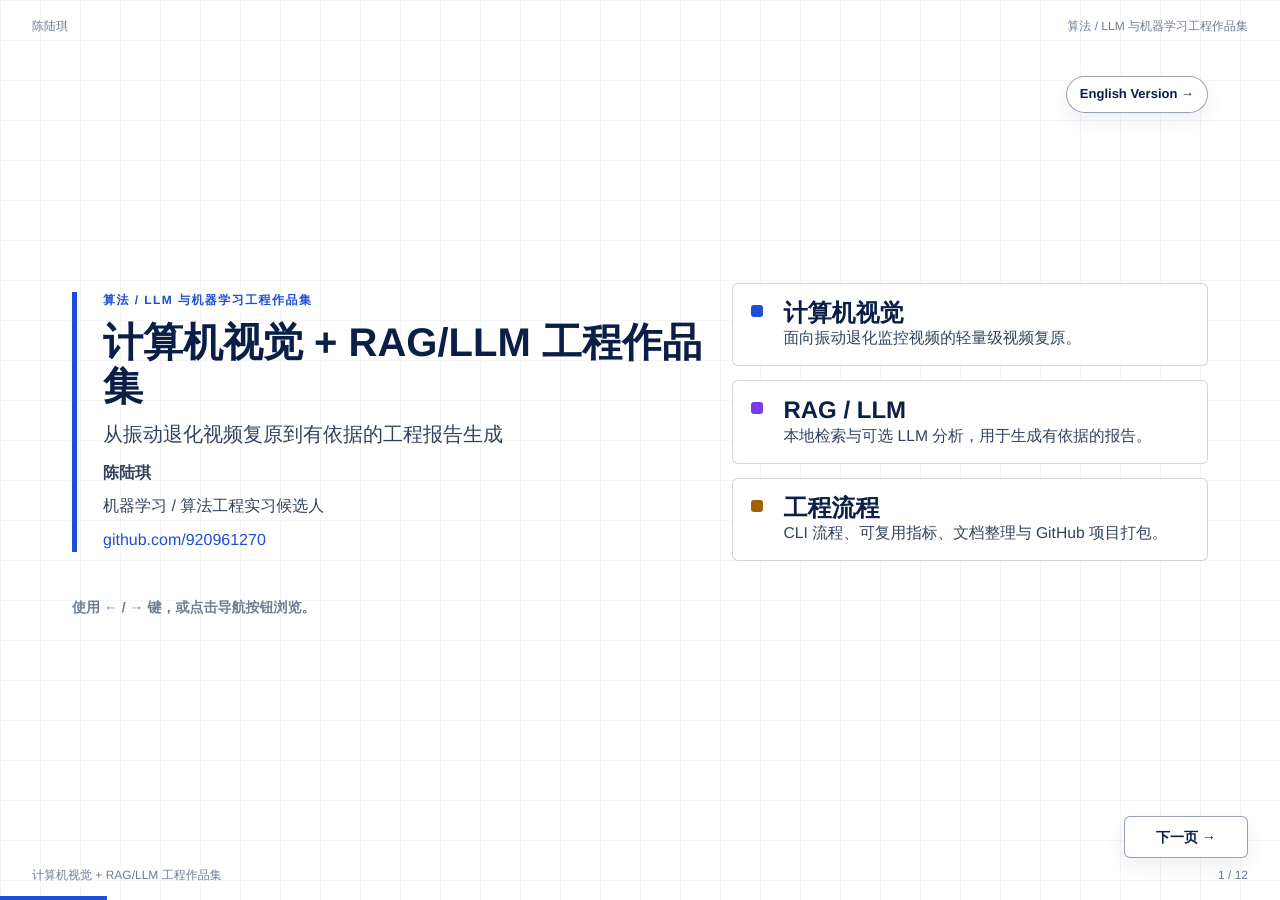
==== index.html @ 014bd2a5 "Add Chinese HTML portfolio deck" ====
<!doctype html>
<html lang="zh-CN" data-theme="engineering-whiteprint">
<head>
  <meta charset="utf-8">
  <meta name="viewport" content="width=device-width, initial-scale=1">
  <title>计算机视觉 + RAG/LLM 工程作品集 | 陈陆琪</title>
  <meta name="description" content="面向算法、LLM 与机器学习工程岗位的静态 HTML 中文作品集。">
  <link rel="stylesheet" href="assets/base.css">
  <link rel="stylesheet" href="assets/themes/engineering-whiteprint.css" id="theme-link">
  <link rel="stylesheet" href="assets/portfolio.css">
  <script src="assets/runtime.js" defer></script>
</head>
<body>
  <main class="deck" aria-label="计算机视觉与 RAG LLM 工程作品集">
    <div class="deck-header">
      <span>陈陆琪</span>
      <span>算法 / LLM 与机器学习工程作品集</span>
    </div>
    <div class="deck-footer">
      <span>计算机视觉 + RAG/LLM 工程作品集</span>
      <span class="slide-number" aria-live="polite"></span>
    </div>
    <nav class="nav-controls" aria-label="幻灯片导航">
      <button class="nav-button nav-prev" type="button" data-nav="prev" aria-label="上一页" hidden>&larr; 上一页</button>
      <button class="nav-button nav-start" type="button" data-nav="start" aria-label="回到第一页" hidden>回到开头</button>
      <button class="nav-button nav-next" type="button" data-nav="next" aria-label="下一页">下一页 &rarr;</button>
    </nav>
    <div class="progress-bar" aria-hidden="true"><span></span></div>

    <section class="slide is-active" data-title="封面">
      <a class="language-switch" href="https://920961270.github.io/portfolio/" aria-label="切换到英文版作品集">English Version &rarr;</a>
      <div class="cover-grid">
        <div class="cover-panel stack">
          <p class="kicker">算法 / LLM 与机器学习工程作品集</p>
          <h1 class="title">计算机视觉 + RAG/LLM 工程作品集</h1>
          <p class="lede">从振动退化视频复原到有依据的工程报告生成</p>
          <div class="cover-meta">
            <strong>陈陆琪</strong>
            <span>机器学习 / 算法工程实习候选人</span>
            <a class="source-link" href="https://github.com/920961270">github.com/920961270</a>
          </div>
        </div>
        <div class="signal-board">
          <div class="signal accent-cv">
            <div>
              <h3>计算机视觉</h3>
              <p class="dim">面向振动退化监控视频的轻量级视频复原。</p>
            </div>
          </div>
          <div class="signal accent-rag">
            <div>
              <h3>RAG / LLM</h3>
              <p class="dim">本地检索与可选 LLM 分析，用于生成有依据的报告。</p>
            </div>
          </div>
          <div class="signal accent-eng">
            <div>
              <h3>工程流程</h3>
              <p class="dim">CLI 流程、可复用指标、文档整理与 GitHub 项目打包。</p>
            </div>
          </div>
        </div>
        <p class="browse-hint">使用 &larr; / &rarr; 键，或点击导航按钮浏览。</p>
      </div>
      <aside class="notes">开场强调主线：作品集连接视频复原模型、可衡量评估和有依据的工程报告。</aside>
    </section>

    <section class="slide" data-title="候选人概览">
      <div class="stack">
        <p class="kicker">候选人概览</p>
        <h2 class="title">把 AI 模型输出转化为工程判断</h2>
      </div>
      <div class="grid g4">
        <div class="card snapshot-card accent-card accent-cv">
          <h3>背景</h3>
          <p>硕士研究生 &middot; 计算机视觉与智能航运方向</p>
        </div>
        <div class="card snapshot-card accent-card accent-eng">
          <h3>核心技术栈</h3>
          <p>Python &middot; PyTorch &middot; OpenCV &middot; YOLO &middot; FAISS &middot; SentenceTransformers</p>
        </div>
        <div class="card snapshot-card accent-card accent-rag">
          <h3>主要项目</h3>
          <p>VSRNet &middot; VSRNet Engineering Assistant</p>
        </div>
        <div class="card snapshot-card accent-card accent-metric">
          <h3>岗位匹配</h3>
          <p>算法工程 &middot; RAG/LLM &middot; 工业 AI</p>
        </div>
      </div>
      <p class="quote-line">我关注实用型 AI 流程：让模型输出能够服务于可衡量、可解释的工程决策。</p>
    </section>

    <section class="slide" data-title="岗位关键词映射">
      <div class="stack">
        <p class="kicker">岗位关键词映射</p>
        <h2 class="title">将岗位关键词对应到项目证据</h2>
      </div>
      <table class="mapping-table" aria-label="岗位关键词映射">
        <thead>
          <tr>
            <th>岗位关键词</th>
            <th>作品集证据</th>
          </tr>
        </thead>
        <tbody>
          <tr><td>LLM / RAG</td><td>本地 RAG + 可选 LLM 报告生成</td></tr>
          <tr><td>文档摄取</td><td>VSRNet 方法说明与评估文档整理</td></tr>
          <tr><td>向量嵌入 / 索引</td><td>SentenceTransformers + FAISS</td></tr>
          <tr><td>检索</td><td>Top-k 项目上下文检索</td></tr>
          <tr><td>计算机视觉</td><td>VSRNet 视频复原</td></tr>
          <tr><td>目标检测</td><td>YOLOv8n 下游评估</td></tr>
          <tr><td>评估</td><td>PSNR、SSIM、抖动、IoU 连续性、置信度方差</td></tr>
          <tr><td>工程流程</td><td>CLI 流程、复用模式、GitHub 项目包装</td></tr>
        </tbody>
      </table>
    </section>

    <section class="slide" data-title="项目路线">
      <div class="stack">
        <p class="kicker">项目路线</p>
        <h2 class="title">从视频复原研究到工程辅助系统</h2>
      </div>
      <div class="roadmap">
        <div class="card road-card accent-card accent-cv">
          <span class="road-num">1</span>
          <h3>VSRNet 研究</h3>
          <p class="dim">面向振动退化视频复原的轻量级模型。</p>
        </div>
        <div class="road-arrow" aria-hidden="true"></div>
        <div class="card road-card accent-card accent-metric">
          <span class="road-num">2</span>
          <h3>感知导向评估</h3>
          <p class="dim">重建质量、时序稳定性与下游检测一致性。</p>
        </div>
        <div class="road-arrow" aria-hidden="true"></div>
        <div class="card road-card accent-card accent-rag">
          <span class="road-num">3</span>
          <h3>VSRNet 工程助手</h3>
          <p class="dim">CV 指标 + RAG 检索 + 经过校验的可选 LLM 报告。</p>
        </div>
      </div>
      <p class="callout">这条路线从轻量级视频复原模型出发，逐步扩展到结合 CV 指标、RAG 检索和可验证报告生成的工程辅助流程。</p>
    </section>

    <section class="slide" data-title="VSRNet 问题">
      <div class="stack">
        <p class="kicker">VSRNet 问题</p>
        <h2 class="title">为什么关注振动退化视频复原？</h2>
      </div>
      <div class="problem-layout">
        <div class="card accent-card accent-cv stack">
          <h3>问题</h3>
          <p class="lede">振动会在监控视频中造成模糊、局部形变和帧间不稳定。</p>
        </div>
        <div class="card accent-card accent-metric stack">
          <h3>挑战</h3>
          <p class="lede">画面更清晰并不够。工业视觉系统还需要时序稳定性和可靠的下游感知结果。</p>
        </div>
      </div>
      <div class="card card-outline stack">
        <h3>我的关注点：从三个视角评估复原效果</h3>
        <div class="focus-list">
          <div class="focus-item" style="--item-color: var(--accent)">重建保真度</div>
          <div class="focus-item" style="--item-color: var(--metric)">运动稳定性</div>
          <div class="focus-item" style="--item-color: var(--accent-3)">下游检测一致性</div>
        </div>
      </div>
    </section>

    <section class="slide" data-title="VSRNet 方法">
      <div class="stack">
        <p class="kicker">VSRNet 方法</p>
        <h2 class="title">轻量级时空视频复原流程</h2>
      </div>
      <div class="pipeline">
        <div class="stage" style="--stage-color: var(--accent)">
          <span class="stage-icon">5F</span>
          <h3>5 帧输入窗口</h3>
        </div>
        <div class="stage" style="--stage-color: var(--accent)">
          <span class="stage-icon">3D</span>
          <h3>3D 时空特征提取</h3>
        </div>
        <div class="stage" style="--stage-color: var(--good)">
          <span class="stage-icon">AVG</span>
          <h3>时间均值融合</h3>
        </div>
        <div class="stage" style="--stage-color: var(--metric)">
          <span class="stage-icon">RES</span>
          <h3>残差细化</h3>
        </div>
        <div class="stage" style="--stage-color: var(--accent-3)">
          <span class="stage-icon">OUT</span>
          <h3>复原中心帧</h3>
        </div>
      </div>
      <div class="method-notes">
        <span class="pill">轻量级</span>
        <span class="pill">无需显式对齐</span>
        <span class="pill">不依赖光流</span>
        <span class="pill">不使用可变形对齐</span>
        <span class="pill">面向振动退化场景设计</span>
      </div>
    </section>

    <section class="slide" data-title="VSRNet 视觉结果">
      <div class="stack">
        <p class="kicker">VSRNet 视觉结果</p>
        <h2 class="title">低、中、高振动强度对比</h2>
      </div>
      <div class="stepped-gif-layout" aria-label="低到高振动强度视觉对比">
        <div class="progression-line" aria-hidden="true">低 &rarr; 中 &rarr; 高</div>
        <figure class="card gif-card step-card step-low accent-card accent-cv">
          <span class="gif-badge">低振动</span>
          <button class="gif-frame gif-zoom-trigger" type="button" data-left-label="振动" data-right-label="复原" data-zoom-src="gifs/low_compare.gif" data-zoom-title="低振动：振动输入经 VSRNet 复原" aria-label="放大查看低振动对比">
            <img src="gifs/low_compare.gif" alt="低振动对比">
            <span class="model-arrow">VSRNet &rarr;</span>
            <span class="zoom-hint">点击放大</span>
          </button>
          <figcaption>低振动对比</figcaption>
        </figure>
        <figure class="card gif-card step-card step-mid accent-card accent-metric">
          <span class="gif-badge">中振动</span>
          <button class="gif-frame gif-zoom-trigger" type="button" data-left-label="振动" data-right-label="复原" data-zoom-src="gifs/mid_compare.gif" data-zoom-title="中振动：振动输入经 VSRNet 复原" aria-label="放大查看中振动对比">
            <img src="gifs/mid_compare.gif" alt="中振动对比">
            <span class="model-arrow">VSRNet &rarr;</span>
            <span class="zoom-hint">点击放大</span>
          </button>
          <figcaption>中振动对比</figcaption>
        </figure>
        <figure class="card gif-card step-card step-high accent-card accent-rag">
          <span class="gif-badge">高振动</span>
          <button class="gif-frame gif-zoom-trigger" type="button" data-left-label="振动" data-right-label="复原" data-zoom-src="gifs/high_compare.gif" data-zoom-title="高振动：振动输入经 VSRNet 复原" aria-label="放大查看高振动对比">
            <img src="gifs/high_compare.gif" alt="高振动对比">
            <span class="model-arrow">VSRNet &rarr;</span>
            <span class="zoom-hint">点击放大</span>
          </button>
          <figcaption>高振动对比</figcaption>
        </figure>
      </div>
    </section>

    <section class="slide" data-title="VSRNet 定量结果">
      <div class="stack">
        <p class="kicker">VSRNet 定量结果</p>
        <h2 class="title">评估不仅关注图像清晰度</h2>
      </div>
      <div class="metric-grid">
        <div class="card metric-card accent-card accent-metric">
          <span class="metric-label">低振动 PSNR / SSIM</span>
          <strong class="metric-value">18.897 / 0.6839</strong>
          <span class="metric-sub">重建保真度</span>
        </div>
        <div class="card metric-card accent-card accent-metric">
          <span class="metric-label">中振动 PSNR / SSIM</span>
          <strong class="metric-value">19.039 / 0.6810</strong>
          <span class="metric-sub">重建保真度</span>
        </div>
        <div class="card metric-card accent-card accent-metric">
          <span class="metric-label">高振动 PSNR / SSIM</span>
          <strong class="metric-value">18.971 / 0.6554</strong>
          <span class="metric-sub">重建保真度</span>
        </div>
        <div class="card metric-card accent-card accent-rag">
          <span class="metric-label">高振动检测结果</span>
          <strong class="metric-value">0.9052 &rarr; 0.9465</strong>
          <span class="metric-sub">IoU 连续性提升</span>
        </div>
        <div class="card metric-card accent-card accent-rag">
          <span class="metric-label">置信度方差</span>
          <strong class="metric-value">0.005598</strong>
          <span class="metric-sub">检测一致性指标</span>
        </div>
        <div class="card metric-card accent-card accent-cv">
          <span class="metric-label">运动稳定性</span>
          <strong class="metric-value">41.407 / 98.301</strong>
          <span class="metric-sub">抖动 / 二阶平滑度</span>
        </div>
      </div>
      <p class="callout">评估把复原质量、运动稳定性和下游感知一致性连接在一起。</p>
    </section>

    <section class="slide" data-title="工程助手系统概览">
      <div class="stack">
        <p class="kicker">VSRNet 工程助手</p>
        <h2 class="title">系统概览：从视频到有依据的报告</h2>
      </div>
      <div class="pipeline long">
        <div class="stage" style="--stage-color: var(--accent)">
          <span class="stage-icon">IN</span>
          <h3>输入视频</h3>
        </div>
        <div class="stage" style="--stage-color: var(--accent)">
          <span class="stage-icon">VSR</span>
          <h3>VSRNet 复原</h3>
        </div>
        <div class="stage" style="--stage-color: var(--good)">
          <span class="stage-icon">YOLO</span>
          <h3>YOLO 检测 / 跟踪</h3>
        </div>
        <div class="stage" style="--stage-color: var(--metric)">
          <span class="stage-icon">M</span>
          <h3>指标计算</h3>
        </div>
        <div class="stage" style="--stage-color: var(--accent-3)">
          <span class="stage-icon">RAG</span>
          <h3>本地 RAG 检索</h3>
        </div>
        <div class="stage" style="--stage-color: #a16207">
          <span class="stage-icon">RULE</span>
          <h3>规则分析</h3>
        </div>
        <div class="stage" style="--stage-color: var(--accent-3)">
          <span class="stage-icon">MD</span>
          <h3>可选 LLM + Markdown 报告</h3>
        </div>
      </div>
      <p class="callout">工程助手把 CV 模型输出转化为有依据、可复用、可解释的工程报告。</p>
    </section>

    <section class="slide" data-title="RAG + LLM 设计与工程经验">
      <div class="stack">
        <p class="kicker">RAG + LLM 设计</p>
        <h2 class="title">用保守工程控制实现有依据的报告生成</h2>
      </div>
      <div class="split">
        <div class="card accent-card accent-rag stack">
          <h3>RAG + LLM 设计</h3>
          <div class="design-list">
            <div class="design-row" style="--card-accent: var(--accent)">
              <strong>知识层</strong>
              <span class="dim">VSRNet 文档、方法笔记、评估说明</span>
            </div>
            <div class="design-row" style="--card-accent: var(--accent-3)">
              <strong>检索层</strong>
              <span class="dim">SentenceTransformers 嵌入 + FAISS 索引 + top-k 检索</span>
            </div>
            <div class="design-row" style="--card-accent: var(--metric)">
              <strong>报告层</strong>
              <span class="dim">规则化指标解释 + 可选 LLM 补充分析</span>
            </div>
          </div>
        </div>
        <div class="card accent-card accent-eng stack">
          <h3>工程经验</h3>
          <div class="lesson-list">
            <div class="lesson"><strong>路径鲁棒性</strong><span class="dim">子进程推理使用明确路径，减少运行环境差异。</span></div>
            <div class="lesson"><strong>复用模式</strong><span class="dim">跳过耗时阶段，快速重新生成报告。</span></div>
            <div class="lesson"><strong>指标可靠性</strong><span class="dim">区分数据不可用和逻辑未实现。</span></div>
            <div class="lesson"><strong>LLM 安全性</strong><span class="dim">保存原始输出，清理风险表述，校验最终文本。</span></div>
          </div>
        </div>
      </div>
      <p class="callout">规则分析是事实来源。LLM 输出只作为可选补充，并通过清理与校验减少无依据表述。</p>
    </section>

    <section class="slide" data-title="当前 Demo 指标与下一步">
      <div class="stack">
        <p class="kicker">当前 Demo 指标 + 下一步</p>
        <h2 class="title">向可靠工程流程推进</h2>
      </div>
      <div class="split">
        <div class="card accent-card accent-metric stack">
          <h3>当前 Demo 指标</h3>
          <div class="demo-metrics">
            <div class="demo-metric"><span>PSNR</span><strong>19.389 dB</strong></div>
            <div class="demo-metric"><span>SSIM</span><strong>0.699</strong></div>
            <div class="demo-metric"><span>抖动</span><strong>1.57 px</strong></div>
            <div class="demo-metric"><span>IoU 连续性</span><strong>0.92</strong></div>
            <div class="demo-metric"><span>平均置信度</span><strong>0.28</strong></div>
            <div class="demo-metric"><span>检测数量</span><strong>106 / 84 帧</strong></div>
            <div class="demo-metric"><span>推理时间</span><strong>1100.92 ms/frame</strong></div>
          </div>
          <p class="callout warning">该结果不是实时性能。当前运行时间说明后续仍需要优化。</p>
        </div>
        <div class="card accent-card accent-eng stack">
          <h3>下一步</h3>
          <div class="next-list">
            <div class="next-item" style="--card-accent: var(--accent)"><strong>Docker 化环境</strong></div>
            <div class="next-item" style="--card-accent: var(--metric)"><strong>低 / 中 / 高振动批量评估</strong></div>
            <div class="next-item" style="--card-accent: var(--accent-3)"><strong>Agent 式流程编排</strong></div>
            <div class="next-item" style="--card-accent: var(--good)"><strong>可视化 Dashboard</strong></div>
            <div class="next-item" style="--card-accent: #a16207"><strong>GitHub Pages 部署</strong></div>
          </div>
          <p class="closing">目标：把研究原型转化为可靠的工程工作流。</p>
          <p class="dim source-link">项目链接：<a href="https://github.com/920961270/VSRNet">VSRNet</a> &middot; <a href="https://github.com/920961270/VSRNet_Engineering_Assistant">VSRNet Engineering Assistant</a></p>
        </div>
      </div>
    </section>

    <section class="slide closing-slide" data-title="结尾总结">
      <div class="stack closing-head">
        <p class="kicker">感谢查看</p>
        <h2 class="title">结尾总结</h2>
      </div>
      <div class="grid g4 closing-card-grid">
        <div class="card snapshot-card accent-card accent-cv">
          <h3>计算机视觉基础</h3>
          <p>视频复原、目标检测、时序稳定性评估。</p>
        </div>
        <div class="card snapshot-card accent-card accent-rag">
          <h3>RAG / LLM 工程意识</h3>
          <p>本地检索、有依据报告生成、LLM 输出校验。</p>
        </div>
        <div class="card snapshot-card accent-card accent-eng">
          <h3>工程思维</h3>
          <p>CLI 流程、阶段复用、问题调试、可复现项目包装。</p>
        </div>
        <div class="card snapshot-card accent-card accent-metric">
          <h3>工业 AI 方向</h3>
          <p>连接模型输出与可衡量的工程决策。</p>
        </div>
      </div>
      <p class="closing final-goal">目标：构建可靠的 AI 系统，把研究模型、工程指标和实际决策连接起来。</p>
      <div class="closing-links" aria-label="项目链接">
        <a href="https://github.com/920961270">GitHub</a>
        <a href="https://github.com/920961270/VSRNet">VSRNet</a>
        <a href="https://github.com/920961270/VSRNet_Engineering_Assistant">VSRNet Engineering Assistant</a>
      </div>
    </section>
  </main>
  <div class="media-lightbox" aria-hidden="true" role="dialog" aria-modal="true" aria-label="放大查看 GIF">
    <div class="media-lightbox-panel">
      <div class="media-lightbox-header">
        <strong class="media-lightbox-title">对比查看</strong>
        <button class="media-lightbox-close" type="button" aria-label="关闭放大图片">关闭</button>
      </div>
      <img class="media-lightbox-img" src="" alt="">
    </div>
  </div>
</body>
</html>
---- assets/base.css ----
/* html-ppt-skill compatible base: static .deck + .slide authoring style */
:root {
  --bg: #ffffff;
  --bg-soft: #f7f9fc;
  --surface: #ffffff;
  --surface-2: #f1f5f9;
  --border: rgba(15, 23, 42, 0.14);
  --border-strong: rgba(15, 23, 42, 0.34);
  --text-1: #0f172a;
  --text-2: #334155;
  --text-3: #64748b;
  --accent: #1d4ed8;
  --accent-2: #0f766e;
  --accent-3: #7c3aed;
  --metric: #d97706;
  --engineering: #facc15;
  --good: #0f766e;
  --warn: #d97706;
  --bad: #dc2626;
  --radius: 8px;
  --radius-sm: 6px;
  --shadow: 0 10px 26px rgba(15, 23, 42, 0.08);
  --font-sans: Inter, Aptos, "Segoe UI", "Microsoft YaHei", "PingFang SC", Arial, sans-serif;
  --font-mono: "JetBrains Mono", "Cascadia Mono", Consolas, monospace;
}

*,
*::before,
*::after {
  box-sizing: border-box;
}

html,
body {
  margin: 0;
  min-width: 100%;
  min-height: 100%;
  background: var(--bg);
  color: var(--text-1);
  font-family: var(--font-sans);
  line-height: 1.45;
  letter-spacing: 0;
  -webkit-font-smoothing: antialiased;
  text-rendering: geometricPrecision;
}

body {
  overflow: hidden;
}

a {
  color: var(--accent);
  text-decoration: none;
}

a:hover {
  text-decoration: underline;
}

img,
svg,
video {
  display: block;
  max-width: 100%;
}

code,
kbd,
pre,
samp,
.mono {
  font-family: var(--font-mono);
}

.deck {
  position: relative;
  width: 100vw;
  height: 100vh;
  overflow: hidden;
  background:
    linear-gradient(rgba(29, 78, 216, 0.035) 1px, transparent 1px),
    linear-gradient(90deg, rgba(29, 78, 216, 0.035) 1px, transparent 1px),
    var(--bg);
  background-size: 40px 40px;
}

.slide {
  position: absolute;
  inset: 0;
  display: flex;
  flex-direction: column;
  justify-content: center;
  gap: 24px;
  padding: 58px 72px;
  overflow: hidden;
  opacity: 0;
  pointer-events: none;
  transform: translateX(28px);
  transition: opacity 220ms ease, transform 220ms ease;
}

.slide.is-active {
  opacity: 1;
  pointer-events: auto;
  transform: translateX(0);
  z-index: 2;
}

.slide.is-prev {
  transform: translateX(-28px);
}

.deck-header,
.deck-footer {
  position: fixed;
  left: 32px;
  right: 32px;
  z-index: 20;
  display: flex;
  align-items: center;
  justify-content: space-between;
  color: var(--text-3);
  font-size: 12px;
  letter-spacing: 0;
  pointer-events: none;
}

.deck-header {
  top: 18px;
}

.deck-footer {
  bottom: 16px;
}

.slide-number::before {
  content: attr(data-current);
}

.slide-number::after {
  content: " / " attr(data-total);
}

.progress-bar {
  position: fixed;
  left: 0;
  right: 0;
  bottom: 0;
  z-index: 30;
  height: 4px;
  background: transparent;
}

.progress-bar > span {
  display: block;
  width: 0;
  height: 100%;
  background: var(--accent);
  transition: width 180ms ease;
}

.nav-controls {
  position: fixed;
  left: 32px;
  right: 32px;
  bottom: 42px;
  z-index: 35;
  display: flex;
  gap: 12px;
  justify-content: space-between;
  pointer-events: none;
}

.nav-button {
  pointer-events: auto;
  min-width: 124px;
  min-height: 42px;
  border: 1px solid var(--border-strong);
  border-radius: var(--radius);
  background: rgba(255, 255, 255, 0.92);
  color: var(--text-1);
  box-shadow: var(--shadow);
  padding: 10px 16px;
  font: 750 14px/1 var(--font-sans);
  letter-spacing: 0;
  cursor: pointer;
  touch-action: manipulation;
}

.nav-button:hover,
.nav-button:focus-visible {
  border-color: var(--accent);
  color: var(--accent);
  outline: none;
}

.nav-button[hidden] {
  display: none;
}

.nav-next,
.nav-start {
  margin-left: auto;
}

h1,
h2,
h3,
h4,
p {
  margin: 0;
}

h1.title,
.h1 {
  font-size: 54px;
  line-height: 1.05;
  font-weight: 760;
}

h2.title,
.h2 {
  font-size: 38px;
  line-height: 1.12;
  font-weight: 740;
}

h3,
.h3 {
  font-size: 24px;
  line-height: 1.18;
  font-weight: 720;
}

h4,
.h4 {
  font-size: 17px;
  line-height: 1.25;
  font-weight: 720;
}

.kicker,
.eyebrow {
  color: var(--accent);
  font-size: 12px;
  font-weight: 750;
  letter-spacing: 0.12em;
  text-transform: uppercase;
}

.lede {
  max-width: 850px;
  color: var(--text-2);
  font-size: 20px;
  line-height: 1.45;
}

.dim {
  color: var(--text-2);
}

.dim2 {
  color: var(--text-3);
}

.grid {
  display: grid;
  gap: 18px;
}

.g2 {
  grid-template-columns: repeat(2, minmax(0, 1fr));
}

.g3 {
  grid-template-columns: repeat(3, minmax(0, 1fr));
}

.g4 {
  grid-template-columns: repeat(4, minmax(0, 1fr));
}

.row {
  display: flex;
  gap: 14px;
  align-items: center;
}

.wrap {
  flex-wrap: wrap;
}

.stack {
  display: grid;
  gap: 12px;
}

.card {
  position: relative;
  overflow: hidden;
  border: 1px solid var(--border);
  border-radius: var(--radius);
  background: rgba(255, 255, 255, 0.92);
  box-shadow: var(--shadow);
  padding: 20px;
}

.card-outline {
  background: rgba(255, 255, 255, 0.76);
  box-shadow: none;
  border-color: var(--border-strong);
}

.pill {
  display: inline-flex;
  align-items: center;
  width: fit-content;
  border: 1px solid var(--border);
  border-radius: 999px;
  background: var(--surface);
  color: var(--text-2);
  padding: 4px 10px;
  font-size: 12px;
  font-weight: 700;
}

.notes,
aside.notes,
.speaker-notes {
  display: none;
}

.notes-overlay {
  position: fixed;
  left: 0;
  right: 0;
  bottom: 0;
  z-index: 50;
  max-height: 42vh;
  overflow: auto;
  padding: 20px 32px;
  color: #f8fafc;
  background: rgba(15, 23, 42, 0.96);
  border-top: 1px solid rgba(255, 255, 255, 0.14);
  transform: translateY(100%);
  transition: transform 180ms ease;
}

.notes-overlay.open {
  transform: translateY(0);
}

.overview {
  position: fixed;
  inset: 0;
  z-index: 60;
  display: none;
  grid-template-columns: repeat(4, minmax(0, 1fr));
  gap: 16px;
  align-content: start;
  overflow: auto;
  padding: 36px;
  background: rgba(15, 23, 42, 0.92);
}

.overview.open {
  display: grid;
}

.overview .thumb {
  position: relative;
  min-height: 120px;
  border: 1px solid rgba(255, 255, 255, 0.18);
  border-radius: var(--radius);
  background: #ffffff;
  color: var(--text-1);
  cursor: pointer;
  padding: 18px;
  box-shadow: 0 18px 40px rgba(0, 0, 0, 0.22);
  text-align: left;
}

.overview .thumb strong {
  display: block;
  margin-bottom: 22px;
  color: var(--accent);
  font-family: var(--font-mono);
  font-size: 18px;
}

@media print {
  body {
    overflow: visible;
  }

  .slide {
    position: relative;
    width: 100vw;
    height: 100vh;
    opacity: 1;
    pointer-events: auto;
    transform: none;
    page-break-after: always;
  }

  .deck-header,
  .deck-footer,
  .nav-controls,
  .progress-bar,
  .notes-overlay,
  .overview {
    display: none;
  }
}

@media (max-width: 1040px), (max-height: 720px) {
  .slide {
    gap: 18px;
    padding: 44px 52px;
  }

  h1.title,
  .h1 {
    font-size: 42px;
  }

  h2.title,
  .h2 {
    font-size: 32px;
  }

  h3,
  .h3 {
    font-size: 20px;
  }

  .lede {
    font-size: 17px;
  }

  .card {
    padding: 16px;
  }

  .nav-controls {
    left: 22px;
    right: 22px;
    bottom: 34px;
  }

  .nav-button {
    min-width: 108px;
    min-height: 38px;
    padding: 9px 13px;
    font-size: 13px;
  }
}
---- assets/themes/engineering-whiteprint.css ----
/* Theme: engineering-whiteprint, adapted for a clean HR-facing static deck */
:root {
  --bg: #ffffff;
  --bg-soft: #f8fafc;
  --surface: #ffffff;
  --surface-2: #edf4fb;
  --border: rgba(10, 30, 70, 0.18);
  --border-strong: rgba(10, 30, 70, 0.42);
  --text-1: #0a1e46;
  --text-2: #31425f;
  --text-3: #6d7d96;
  --accent: #1d4ed8;
  --accent-2: #0f766e;
  --accent-3: #7c3aed;
  --metric: #d97706;
  --engineering: #facc15;
  --good: #0f766e;
  --warn: #d97706;
  --bad: #dc2626;
  --radius: 6px;
  --radius-sm: 4px;
  --shadow: 0 8px 22px rgba(10, 30, 70, 0.07);
}

.deck {
  background:
    linear-gradient(rgba(10, 30, 70, 0.045) 1px, transparent 1px),
    linear-gradient(90deg, rgba(10, 30, 70, 0.045) 1px, transparent 1px),
    #ffffff;
  background-size: 40px 40px;
}

.card {
  border-color: rgba(10, 30, 70, 0.2);
}

h1.title,
h2.title,
.h1,
.h2 {
  color: #0a1e46;
}

.kicker,
.eyebrow {
  color: #1d4ed8;
}
---- assets/portfolio.css ----
.cover-grid {
  display: grid;
  grid-template-columns: 1.14fr 0.86fr;
  gap: 30px;
  align-items: center;
}

.cover-panel {
  border-left: 5px solid var(--accent);
  padding-left: 26px;
}

.language-switch {
  position: absolute;
  top: 76px;
  right: 72px;
  z-index: 4;
  border: 1px solid var(--border-strong);
  border-radius: 999px;
  background: rgba(255, 255, 255, 0.9);
  color: var(--text-1);
  box-shadow: var(--shadow);
  padding: 8px 13px;
  font-size: 13px;
  font-weight: 800;
}

.language-switch:hover {
  border-color: var(--accent);
  color: var(--accent);
  text-decoration: none;
}

.cover-meta {
  display: grid;
  gap: 10px;
  color: var(--text-2);
  font-size: 16px;
}

.browse-hint {
  grid-column: 1 / -1;
  margin-top: 6px;
  color: var(--text-3);
  font-size: 14px;
  font-weight: 650;
}

.signal-board {
  display: grid;
  gap: 14px;
  width: min(620px, 100%);
  justify-self: end;
}

.cover-panel .title {
  font-size: 40px;
  line-height: 1.1;
}

.signal {
  display: grid;
  grid-template-columns: 20px 1fr;
  gap: 12px;
  align-items: start;
  border: 1px solid var(--border);
  border-radius: var(--radius);
  background: rgba(255, 255, 255, 0.78);
  padding: 16px 18px;
}

.signal::before {
  content: "";
  width: 12px;
  height: 12px;
  border-radius: 3px;
  margin-top: 5px;
  background: var(--signal-color, var(--accent));
}

.signal p {
  font-size: 0.98rem;
  line-height: 1.34;
}

.accent-cv {
  --signal-color: var(--accent);
  --card-accent: var(--accent);
}

.accent-metric {
  --signal-color: var(--metric);
  --card-accent: var(--metric);
}

.accent-rag {
  --signal-color: var(--accent-3);
  --card-accent: var(--accent-3);
}

.accent-eng {
  --signal-color: #a16207;
  --card-accent: #a16207;
}

.accent-card {
  border-top: 4px solid var(--card-accent, var(--accent));
}

.snapshot-card {
  min-height: 154px;
  display: grid;
  align-content: start;
  gap: 12px;
}

.snapshot-card h3 {
  color: var(--card-accent, var(--accent));
}

.quote-line {
  border-left: 4px solid var(--accent);
  padding: 14px 18px;
  color: var(--text-2);
  background: rgba(255, 255, 255, 0.74);
  font-size: 19px;
  font-weight: 650;
}

.mapping-table {
  width: 100%;
  border-collapse: collapse;
  overflow: hidden;
  border: 1px solid var(--border-strong);
  border-radius: var(--radius);
  background: rgba(255, 255, 255, 0.92);
  font-size: 15px;
}

.mapping-table th,
.mapping-table td {
  padding: 10px 14px;
  border-bottom: 1px solid var(--border);
  text-align: left;
  vertical-align: top;
}

.mapping-table th {
  background: var(--surface-2);
  color: var(--text-1);
  font-size: 12px;
  text-transform: uppercase;
  letter-spacing: 0.08em;
}

.mapping-table tr:last-child td {
  border-bottom: 0;
}

.mapping-table td:first-child {
  width: 30%;
  color: var(--accent);
  font-weight: 750;
}

.roadmap {
  display: grid;
  grid-template-columns: 1fr 56px 1fr 56px 1fr;
  align-items: center;
  gap: 0;
}

.road-card {
  min-height: 180px;
  display: grid;
  gap: 14px;
  align-content: start;
}

.road-num {
  width: 34px;
  height: 34px;
  display: grid;
  place-items: center;
  border-radius: 50%;
  background: var(--accent);
  color: white;
  font-weight: 800;
  font-family: var(--font-mono);
}

.road-arrow {
  height: 2px;
  background: var(--border-strong);
  position: relative;
}

.road-arrow::after {
  content: "";
  position: absolute;
  right: -1px;
  top: -5px;
  border-left: 9px solid var(--border-strong);
  border-top: 6px solid transparent;
  border-bottom: 6px solid transparent;
}

.problem-layout {
  display: grid;
  grid-template-columns: 0.9fr 1.1fr;
  gap: 24px;
  align-items: stretch;
}

.focus-list {
  display: grid;
  gap: 14px;
}

.focus-item {
  display: grid;
  grid-template-columns: 16px 1fr;
  gap: 12px;
  align-items: start;
  font-size: 19px;
}

.focus-item::before {
  content: "";
  width: 10px;
  height: 10px;
  margin-top: 9px;
  border-radius: 3px;
  background: var(--item-color, var(--accent));
}

.pipeline {
  display: grid;
  grid-template-columns: repeat(5, minmax(0, 1fr));
  gap: 12px;
  align-items: stretch;
}

.pipeline.long {
  grid-template-columns: repeat(7, minmax(0, 1fr));
}

.stage {
  min-height: 126px;
  display: grid;
  align-content: center;
  justify-items: center;
  gap: 10px;
  border: 1px solid var(--border-strong);
  border-radius: var(--radius);
  background: rgba(255, 255, 255, 0.88);
  padding: 14px;
  text-align: center;
  position: relative;
}

.stage:not(:last-child)::after {
  content: "";
  position: absolute;
  right: -12px;
  top: 50%;
  width: 12px;
  height: 2px;
  background: var(--border-strong);
}

.stage-icon {
  width: 34px;
  height: 34px;
  display: grid;
  place-items: center;
  border-radius: 6px;
  background: #eef4ff;
  color: var(--stage-color, var(--accent));
  font-family: var(--font-mono);
  font-size: 13px;
  font-weight: 850;
}

.stage h3 {
  font-size: 16px;
}

.method-notes {
  display: flex;
  flex-wrap: wrap;
  gap: 10px;
}

.method-notes .pill {
  border-color: var(--border-strong);
}

.slide[data-title="VSRNet 视觉结果"] {
  justify-content: flex-start;
  padding-top: 64px;
}

.slide[data-title="VSRNet 视觉结果"] .stack {
  gap: 8px;
}

.stepped-gif-layout {
  position: relative;
  width: min(1280px, 92vw);
  height: 560px;
  margin: 8px auto 0;
}

.progression-line {
  position: absolute;
  left: 50%;
  top: 18px;
  z-index: 0;
  transform: translateX(-50%);
  border: 1px solid var(--border);
  border-radius: 999px;
  background: rgba(255, 255, 255, 0.8);
  color: var(--text-3);
  padding: 5px 12px;
  font-size: 12px;
  font-weight: 800;
  letter-spacing: 0.08em;
  text-transform: uppercase;
}

.step-card {
  position: absolute;
  z-index: 1;
  width: 440px;
  min-height: 330px;
  cursor: zoom-in;
  transition: transform 180ms ease, box-shadow 180ms ease, border-color 180ms ease;
  transform-origin: center;
}

.step-low {
  left: 0;
  top: 0;
}

.step-mid {
  left: 50%;
  top: 90px;
  transform: translateX(-50%);
}

.step-high {
  right: 0;
  top: 180px;
}

.step-low:hover,
.step-low:focus-within {
  z-index: 5;
  transform: scale(1.045);
  box-shadow: 0 18px 42px rgba(15, 23, 42, 0.16);
}

.step-mid:hover,
.step-mid:focus-within {
  z-index: 5;
  transform: translateX(-50%) scale(1.045);
  box-shadow: 0 18px 42px rgba(15, 23, 42, 0.16);
}

.step-high:hover,
.step-high:focus-within {
  z-index: 5;
  transform: scale(1.045);
  box-shadow: 0 18px 42px rgba(15, 23, 42, 0.16);
}

.gif-card {
  display: grid;
  gap: 12px;
  margin: 0;
  padding: 14px;
  min-height: 330px;
}

.gif-badge {
  width: fit-content;
  border: 1px solid var(--border-strong);
  border-radius: 999px;
  background: rgba(255, 255, 255, 0.9);
  color: var(--card-accent, var(--accent));
  padding: 4px 10px;
  font-size: 12px;
  font-weight: 850;
}

.gif-frame {
  position: relative;
  display: block;
  width: 100%;
  height: 270px;
  overflow: hidden;
  border: 1px solid var(--border);
  border-radius: 10px;
  background: #eef3f8;
  padding: 0;
  cursor: zoom-in;
  appearance: none;
  font: inherit;
}

.gif-frame img {
  width: 100%;
  height: 100%;
  object-fit: contain;
  object-position: center;
  transition: transform 180ms ease;
}

.gif-frame::before,
.gif-frame::after {
  position: absolute;
  top: auto;
  bottom: 34px;
  z-index: 2;
  color: var(--text-1);
  font-size: 13px;
  font-weight: 850;
  line-height: 1;
  pointer-events: none;
}

.gif-frame::before {
  content: attr(data-left-label);
  left: 25%;
  transform: translateX(-50%);
}

.gif-frame::after {
  content: attr(data-right-label);
  left: 75%;
  right: auto;
  transform: translateX(-50%);
}

.model-arrow {
  position: absolute;
  left: 50%;
  top: 40px;
  z-index: 2;
  transform: translateX(-50%);
  border: 1px solid rgba(29, 78, 216, 0.28);
  border-radius: 4px;
  background: rgba(255, 255, 255, 0.92);
  color: var(--accent);
  padding: 4px 14px;
  font-size: 11px;
  font-weight: 900;
  line-height: 1;
  pointer-events: none;
}

.gif-card:hover .gif-frame img,
.gif-card:focus-within .gif-frame img {
  transform: scale(1.015);
}

.zoom-hint {
  position: absolute;
  right: 10px;
  bottom: 10px;
  border: 1px solid rgba(10, 30, 70, 0.24);
  border-radius: 999px;
  background: rgba(255, 255, 255, 0.9);
  color: var(--text-2);
  padding: 4px 9px;
  font-size: 12px;
  font-weight: 800;
  opacity: 0;
  transform: translateY(4px);
  transition: opacity 160ms ease, transform 160ms ease;
}

.gif-card:hover .zoom-hint,
.gif-card:focus-within .zoom-hint {
  opacity: 1;
  transform: translateY(0);
}

.gif-card figcaption {
  color: var(--text-2);
  font-size: 14px;
  font-weight: 700;
}

.metric-grid {
  display: grid;
  grid-template-columns: repeat(3, minmax(0, 1fr));
  gap: 16px;
}

.metric-card {
  min-height: 130px;
  display: grid;
  gap: 10px;
}

.metric-label {
  color: var(--text-3);
  font-size: 12px;
  font-weight: 750;
  text-transform: uppercase;
  letter-spacing: 0.08em;
}

.metric-value {
  color: var(--metric);
  font-family: var(--font-mono);
  font-size: 26px;
  font-weight: 850;
  line-height: 1.1;
}

.metric-sub {
  color: var(--text-2);
  font-size: 14px;
}

.callout {
  border: 1px solid var(--border-strong);
  border-left: 5px solid var(--metric);
  border-radius: var(--radius);
  background: rgba(255, 255, 255, 0.84);
  padding: 16px 18px;
  color: var(--text-2);
  font-size: 18px;
  font-weight: 650;
}

.split {
  display: grid;
  grid-template-columns: repeat(2, minmax(0, 1fr));
  gap: 22px;
  align-items: stretch;
}

.lesson-list,
.design-list,
.next-list {
  display: grid;
  gap: 12px;
}

.lesson,
.design-row,
.next-item {
  display: grid;
  gap: 4px;
  border-left: 4px solid var(--card-accent, var(--accent));
  background: rgba(255, 255, 255, 0.76);
  padding: 11px 14px;
}

.lesson strong,
.design-row strong,
.next-item strong {
  color: var(--text-1);
}

.demo-metrics {
  display: grid;
  grid-template-columns: repeat(2, minmax(0, 1fr));
  gap: 12px;
}

.demo-metric {
  border: 1px solid var(--border);
  border-radius: var(--radius);
  background: rgba(255, 255, 255, 0.88);
  padding: 13px;
}

.demo-metric strong {
  display: block;
  color: var(--metric);
  font-family: var(--font-mono);
  font-size: 22px;
  line-height: 1.1;
}

.warning {
  border-left-color: var(--bad);
}

.closing {
  border-top: 1px solid var(--border-strong);
  padding-top: 16px;
  color: var(--text-2);
  font-size: 20px;
  font-weight: 700;
}

.closing-slide {
  justify-content: center;
}

.closing-head {
  max-width: 760px;
}

.closing-card-grid .snapshot-card {
  min-height: 176px;
}

.final-goal {
  border-left: 5px solid var(--accent);
  border-top: 0;
  background: rgba(255, 255, 255, 0.82);
  padding: 16px 18px;
}

.closing-links {
  display: flex;
  flex-wrap: wrap;
  gap: 12px;
  align-items: center;
}

.closing-links a {
  border: 1px solid var(--border-strong);
  border-radius: 999px;
  background: rgba(255, 255, 255, 0.88);
  color: var(--text-1);
  padding: 8px 13px;
  font-size: 13px;
  font-weight: 800;
}

.closing-links a:hover {
  border-color: var(--accent);
  color: var(--accent);
  text-decoration: none;
}

.media-lightbox {
  position: fixed;
  inset: 0;
  z-index: 100;
  display: grid;
  place-items: center;
  padding: 32px;
  background: rgba(15, 23, 42, 0.72);
  backdrop-filter: blur(4px);
}

.media-lightbox[hidden],
.media-lightbox[aria-hidden="true"] {
  display: none;
}

.media-lightbox-panel {
  width: min(1180px, 92vw);
  max-height: 88vh;
  display: grid;
  gap: 12px;
  border: 1px solid rgba(255, 255, 255, 0.24);
  border-radius: 12px;
  background: #ffffff;
  box-shadow: 0 26px 70px rgba(0, 0, 0, 0.28);
  padding: 14px;
}

.media-lightbox-header {
  display: flex;
  align-items: center;
  justify-content: space-between;
  gap: 12px;
}

.media-lightbox-title {
  color: var(--text-1);
  font-size: 16px;
}

.media-lightbox-close {
  border: 1px solid var(--border-strong);
  border-radius: 999px;
  background: rgba(255, 255, 255, 0.9);
  color: var(--text-1);
  padding: 7px 12px;
  font-size: 13px;
  font-weight: 800;
  cursor: pointer;
}

.media-lightbox-close:hover,
.media-lightbox-close:focus-visible {
  border-color: var(--accent);
  color: var(--accent);
  outline: none;
}

.media-lightbox-img {
  width: 100%;
  max-height: 76vh;
  object-fit: contain;
  border: 1px solid var(--border);
  border-radius: 10px;
  background: #eef3f8;
}

.source-link {
  word-break: break-word;
}

@media (max-width: 1040px), (max-height: 720px) {
  .cover-grid,
  .problem-layout,
  .split {
    gap: 16px;
  }

  .snapshot-card {
    min-height: 126px;
  }

  .mapping-table {
    font-size: 13px;
  }

  .mapping-table th,
  .mapping-table td {
    padding: 8px 10px;
  }

  .road-card {
    min-height: 148px;
  }

  .pipeline,
  .pipeline.long {
    gap: 8px;
  }

  .stage {
    min-height: 102px;
    padding: 10px;
  }

  .stage h3 {
    font-size: 14px;
  }

  .metric-value {
    font-size: 22px;
  }

  .metric-card {
    min-height: 112px;
  }

  .demo-metric strong {
    font-size: 19px;
  }

  .language-switch {
    top: 58px;
    right: 52px;
    padding: 7px 11px;
    font-size: 12px;
  }

  .closing-card-grid {
    grid-template-columns: repeat(2, minmax(0, 1fr));
  }

  .closing-card-grid .snapshot-card {
    min-height: 130px;
  }
}

@media (min-width: 1101px) and (max-height: 760px) {
  .slide[data-title="VSRNet 视觉结果"] {
    padding-top: 54px;
    gap: 10px;
  }

  .stepped-gif-layout {
    height: 500px;
  }

  .step-card {
    width: 400px;
    min-height: 300px;
  }

  .step-mid {
    top: 78px;
  }

  .step-high {
    top: 156px;
  }

  .gif-frame {
    height: 230px;
  }
}

@media (max-width: 1100px) {
  .stepped-gif-layout {
    position: static;
    display: grid;
    width: min(720px, 92vw);
    height: auto;
    gap: 14px;
    margin-top: 8px;
  }

  .progression-line {
    position: static;
    transform: none;
    width: fit-content;
    justify-self: center;
  }

  .step-card {
    position: static;
    width: 100%;
    min-height: 0;
    transform: none;
  }

  .gif-frame {
    height: 260px;
  }

  .closing-card-grid {
    grid-template-columns: 1fr;
  }
}

@media (max-width: 840px), (max-height: 660px) {
  .slide[data-title="VSRNet 视觉结果"] {
    padding-top: 48px;
    gap: 10px;
  }

  .stepped-gif-layout {
    gap: 10px;
  }

  .progression-line {
    display: none;
  }

  .gif-card {
    gap: 8px;
    padding: 10px;
  }

  .gif-frame {
    height: 178px;
  }

  .gif-frame::before,
  .gif-frame::after {
    bottom: 22px;
    padding: 3px 7px;
    font-size: 11px;
  }

  .model-arrow {
    top: 24px;
    padding: 3px 7px;
    font-size: 10px;
  }
}
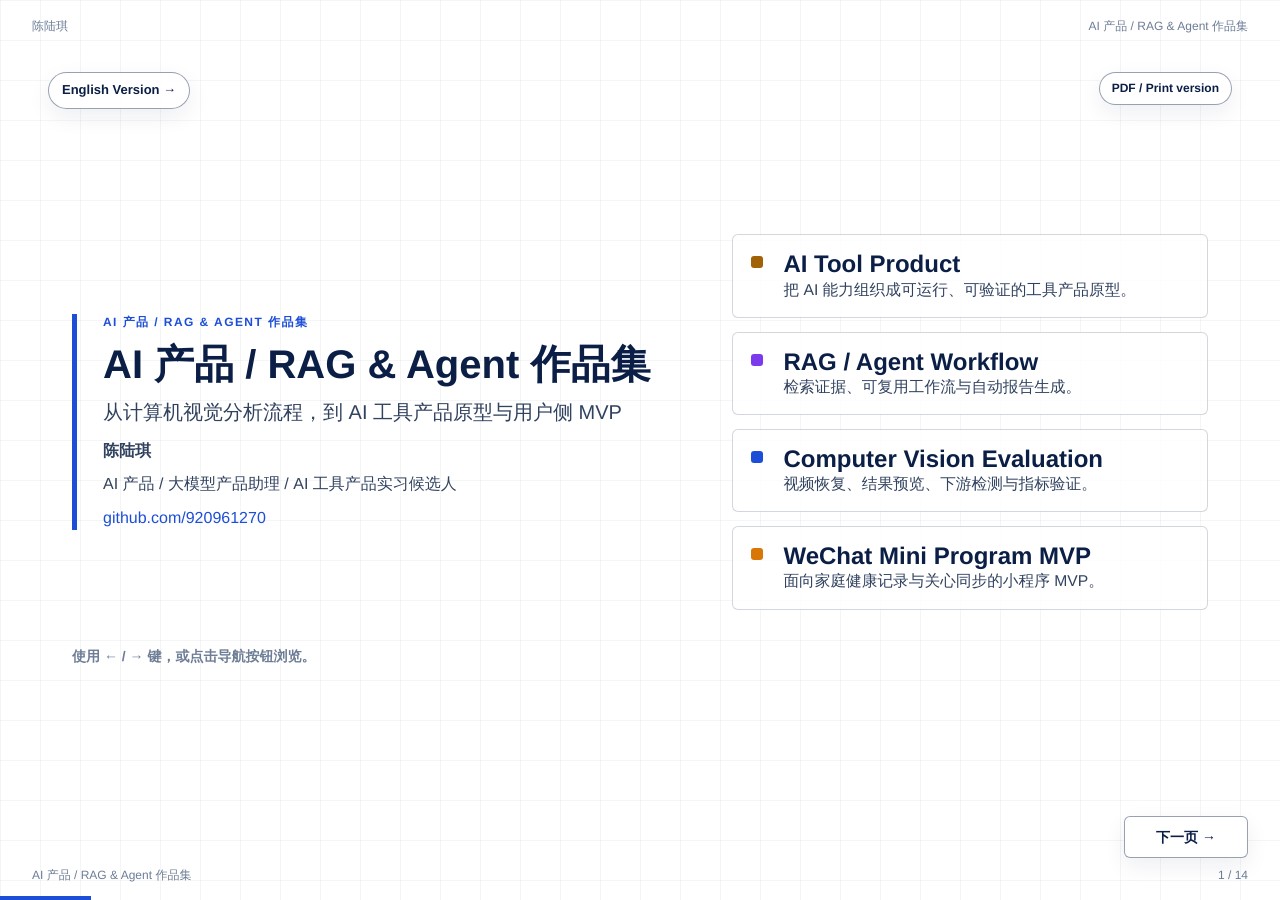
==== commit 71b569ff: "Update Chinese AI product RAG Agent portfolio" ====
--- a/index.html
+++ b/index.html
@@ -3,21 +3,21 @@
 <head>
   <meta charset="utf-8">
   <meta name="viewport" content="width=device-width, initial-scale=1">
-  <title>计算机视觉 + RAG/LLM 工程作品集 | 陈陆琪</title>
-  <meta name="description" content="面向算法、LLM 与机器学习工程岗位的静态 HTML 中文作品集。">
+  <title>AI 产品 / RAG &amp; Agent 作品集 | 陈陆琪</title>
+  <meta name="description" content="面向 AI 产品、大模型产品助理、AI 工具产品、RAG 与 Agent 相关实习投递的静态 HTML 中文作品集。">
   <link rel="stylesheet" href="assets/base.css">
   <link rel="stylesheet" href="assets/themes/engineering-whiteprint.css" id="theme-link">
   <link rel="stylesheet" href="assets/portfolio.css">
   <script src="assets/runtime.js" defer></script>
 </head>
 <body>
-  <main class="deck" aria-label="计算机视觉与 RAG LLM 工程作品集">
+  <main class="deck" aria-label="AI 产品 RAG 与 Agent 作品集">
     <div class="deck-header">
       <span>陈陆琪</span>
-      <span>算法 / LLM 与机器学习工程作品集</span>
+      <span>AI 产品 / RAG &amp; Agent 作品集</span>
     </div>
     <div class="deck-footer">
-      <span>计算机视觉 + RAG/LLM 工程作品集</span>
+      <span>AI 产品 / RAG &amp; Agent 作品集</span>
       <span class="slide-number" aria-live="polite"></span>
     </div>
     <nav class="nav-controls" aria-label="幻灯片导航">
@@ -26,74 +26,106 @@
       <button class="nav-button nav-next" type="button" data-nav="next" aria-label="下一页">下一页 &rarr;</button>
     </nav>
     <div class="progress-bar" aria-hidden="true"><span></span></div>
+    <a class="print-version-link" href="print.html">PDF / Print version</a>
 
     <section class="slide is-active" data-title="封面">
       <a class="language-switch" href="https://920961270.github.io/portfolio/" aria-label="切换到英文版作品集">English Version &rarr;</a>
       <div class="cover-grid">
         <div class="cover-panel stack">
-          <p class="kicker">算法 / LLM 与机器学习工程作品集</p>
-          <h1 class="title">计算机视觉 + RAG/LLM 工程作品集</h1>
-          <p class="lede">从振动退化视频复原到有依据的工程报告生成</p>
+          <p class="kicker">AI 产品 / RAG &amp; Agent 作品集</p>
+          <h1 class="title">AI 产品 / RAG &amp; Agent 作品集</h1>
+          <p class="lede">从计算机视觉分析流程，到 AI 工具产品原型与用户侧 MVP</p>
           <div class="cover-meta">
             <strong>陈陆琪</strong>
-            <span>机器学习 / 算法工程实习候选人</span>
+            <span>AI 产品 / 大模型产品助理 / AI 工具产品实习候选人</span>
             <a class="source-link" href="https://github.com/920961270">github.com/920961270</a>
           </div>
         </div>
         <div class="signal-board">
+          <div class="signal accent-eng">
+            <div>
+              <h3>AI Tool Product</h3>
+              <p class="dim">把 AI 能力组织成可运行、可验证的工具产品原型。</p>
+            </div>
+          </div>
+          <div class="signal accent-rag">
+            <div>
+              <h3>RAG / Agent Workflow</h3>
+              <p class="dim">检索证据、可复用工作流与自动报告生成。</p>
+            </div>
+          </div>
           <div class="signal accent-cv">
             <div>
-              <h3>计算机视觉</h3>
-              <p class="dim">面向振动退化监控视频的轻量级视频复原。</p>
+              <h3>Computer Vision Evaluation</h3>
+              <p class="dim">视频恢复、结果预览、下游检测与指标验证。</p>
             </div>
           </div>
-          <div class="signal accent-rag">
+          <div class="signal accent-metric">
             <div>
-              <h3>RAG / LLM</h3>
-              <p class="dim">本地检索与可选 LLM 分析，用于生成有依据的报告。</p>
+              <h3>WeChat Mini Program MVP</h3>
+              <p class="dim">面向家庭健康记录与关心同步的小程序 MVP。</p>
             </div>
           </div>
-          <div class="signal accent-eng">
-            <div>
-              <h3>工程流程</h3>
-              <p class="dim">CLI 流程、可复用指标、文档整理与 GitHub 项目打包。</p>
-            </div>
-          </div>
         </div>
         <p class="browse-hint">使用 &larr; / &rarr; 键，或点击导航按钮浏览。</p>
       </div>
-      <aside class="notes">开场强调主线：作品集连接视频复原模型、可衡量评估和有依据的工程报告。</aside>
+      <aside class="notes">开场强调作品集从纯算法展示转向 AI 工具产品原型和 MVP 验证。</aside>
     </section>
 
     <section class="slide" data-title="候选人概览">
       <div class="stack">
-        <p class="kicker">候选人概览</p>
-        <h2 class="title">把 AI 模型输出转化为工程判断</h2>
+        <p class="kicker">Candidate Snapshot</p>
+        <h2 class="title">能够连接用户场景、AI 流程、指标评估与报告输出</h2>
       </div>
       <div class="grid g4">
         <div class="card snapshot-card accent-card accent-cv">
           <h3>背景</h3>
-          <p>硕士研究生 &middot; 计算机视觉与智能航运方向</p>
+          <p>2027 届硕士在读，软件工程本科背景。</p>
+        </div>
+        <div class="card snapshot-card accent-card accent-rag">
+          <h3>AI 项目实践</h3>
+          <p>具备 CV / RAG / Agent 项目实践经验。</p>
         </div>
         <div class="card snapshot-card accent-card accent-eng">
-          <h3>核心技术栈</h3>
-          <p>Python &middot; PyTorch &middot; OpenCV &middot; YOLO &middot; FAISS &middot; SentenceTransformers</p>
-        </div>
-        <div class="card snapshot-card accent-card accent-rag">
-          <h3>主要项目</h3>
-          <p>VSRNet &middot; VSRNet Engineering Assistant</p>
+          <h3>原型能力</h3>
+          <p>具备 AI 工具原型设计与小程序 MVP 实现经验。</p>
         </div>
         <div class="card snapshot-card accent-card accent-metric">
           <h3>岗位匹配</h3>
-          <p>算法工程 &middot; RAG/LLM &middot; 工业 AI</p>
-        </div>
-      </div>
-      <p class="quote-line">我关注实用型 AI 流程：让模型输出能够服务于可衡量、可解释的工程决策。</p>
+          <p>能够参与需求拆解、功能流程梳理、原型验证与报告输出。</p>
+        </div>
+      </div>
+      <p class="quote-line">我的重点不是只展示算法结果，而是把 AI/CV/RAG 能力做成可操作、可验证、可浏览的工具产品和 MVP 原型。</p>
+    </section>
+
+    <section class="slide" data-title="作品集概览">
+      <div class="stack">
+        <p class="kicker">Portfolio Overview</p>
+        <h2 class="title">两个面向产品验证的 AI 原型项目</h2>
+      </div>
+      <div class="project-grid">
+        <article class="card project-card accent-card accent-rag">
+          <div class="project-copy">
+            <span class="pill">Project 1</span>
+            <h3>VSRNet-Agent</h3>
+            <p class="lede">AI 视频分析与自动报告生成产品原型。</p>
+          </div>
+          <img class="project-shot wide-shot" src="assets/images/vsrnet_agent/01_homepage_overview.png" alt="VSRNet-Agent 首页概览">
+        </article>
+        <article class="card project-card accent-card accent-metric">
+          <div class="project-copy">
+            <span class="pill">Project 2</span>
+            <h3>FamilyCare 家人小站</h3>
+            <p class="lede">家庭健康记录与关心同步小程序 MVP。</p>
+          </div>
+          <img class="project-shot phone-shot" src="assets/images/familycare/01_home_dashboard.jpg" alt="FamilyCare 首页看板">
+        </article>
+      </div>
     </section>
 
     <section class="slide" data-title="岗位关键词映射">
       <div class="stack">
-        <p class="kicker">岗位关键词映射</p>
+        <p class="kicker">Role Keyword Mapping</p>
         <h2 class="title">将岗位关键词对应到项目证据</h2>
       </div>
       <table class="mapping-table" aria-label="岗位关键词映射">
@@ -104,116 +136,28 @@
           </tr>
         </thead>
         <tbody>
-          <tr><td>LLM / RAG</td><td>本地 RAG + 可选 LLM 报告生成</td></tr>
-          <tr><td>文档摄取</td><td>VSRNet 方法说明与评估文档整理</td></tr>
-          <tr><td>向量嵌入 / 索引</td><td>SentenceTransformers + FAISS</td></tr>
-          <tr><td>检索</td><td>Top-k 项目上下文检索</td></tr>
-          <tr><td>计算机视觉</td><td>VSRNet 视频复原</td></tr>
-          <tr><td>目标检测</td><td>YOLOv8n 下游评估</td></tr>
-          <tr><td>评估</td><td>PSNR、SSIM、抖动、IoU 连续性、置信度方差</td></tr>
-          <tr><td>工程流程</td><td>CLI 流程、复用模式、GitHub 项目包装</td></tr>
+          <tr><td>AI 产品思维</td><td>用户场景拆解、功能流程设计、MVP 验证</td></tr>
+          <tr><td>RAG / Agent</td><td>检索证据、可复用工作流、自动报告生成</td></tr>
+          <tr><td>计算机视觉</td><td>VSRNet 视频恢复、结果预览、下游检测评估</td></tr>
+          <tr><td>指标评估</td><td>PSNR、SSIM、jitter、IoU continuity、confidence metrics</td></tr>
+          <tr><td>产品原型</td><td>Streamlit GUI、小程序 MVP</td></tr>
+          <tr><td>用户交互</td><td>运行模式选择、路径配置、每日打卡、动态发布</td></tr>
+          <tr><td>文档输出</td><td>工程报告、Markdown 输出、作品集沉淀</td></tr>
         </tbody>
       </table>
     </section>
 
-    <section class="slide" data-title="项目路线">
-      <div class="stack">
-        <p class="kicker">项目路线</p>
-        <h2 class="title">从视频复原研究到工程辅助系统</h2>
-      </div>
-      <div class="roadmap">
-        <div class="card road-card accent-card accent-cv">
-          <span class="road-num">1</span>
-          <h3>VSRNet 研究</h3>
-          <p class="dim">面向振动退化视频复原的轻量级模型。</p>
-        </div>
-        <div class="road-arrow" aria-hidden="true"></div>
-        <div class="card road-card accent-card accent-metric">
-          <span class="road-num">2</span>
-          <h3>感知导向评估</h3>
-          <p class="dim">重建质量、时序稳定性与下游检测一致性。</p>
-        </div>
-        <div class="road-arrow" aria-hidden="true"></div>
-        <div class="card road-card accent-card accent-rag">
-          <span class="road-num">3</span>
-          <h3>VSRNet 工程助手</h3>
-          <p class="dim">CV 指标 + RAG 检索 + 经过校验的可选 LLM 报告。</p>
-        </div>
-      </div>
-      <p class="callout">这条路线从轻量级视频复原模型出发，逐步扩展到结合 CV 指标、RAG 检索和可验证报告生成的工程辅助流程。</p>
-    </section>
-
-    <section class="slide" data-title="VSRNet 问题">
-      <div class="stack">
-        <p class="kicker">VSRNet 问题</p>
-        <h2 class="title">为什么关注振动退化视频复原？</h2>
-      </div>
-      <div class="problem-layout">
-        <div class="card accent-card accent-cv stack">
-          <h3>问题</h3>
-          <p class="lede">振动会在监控视频中造成模糊、局部形变和帧间不稳定。</p>
-        </div>
-        <div class="card accent-card accent-metric stack">
-          <h3>挑战</h3>
-          <p class="lede">画面更清晰并不够。工业视觉系统还需要时序稳定性和可靠的下游感知结果。</p>
-        </div>
-      </div>
-      <div class="card card-outline stack">
-        <h3>我的关注点：从三个视角评估复原效果</h3>
-        <div class="focus-list">
-          <div class="focus-item" style="--item-color: var(--accent)">重建保真度</div>
-          <div class="focus-item" style="--item-color: var(--metric)">运动稳定性</div>
-          <div class="focus-item" style="--item-color: var(--accent-3)">下游检测一致性</div>
-        </div>
-      </div>
-    </section>
-
-    <section class="slide" data-title="VSRNet 方法">
-      <div class="stack">
-        <p class="kicker">VSRNet 方法</p>
-        <h2 class="title">轻量级时空视频复原流程</h2>
-      </div>
-      <div class="pipeline">
-        <div class="stage" style="--stage-color: var(--accent)">
-          <span class="stage-icon">5F</span>
-          <h3>5 帧输入窗口</h3>
-        </div>
-        <div class="stage" style="--stage-color: var(--accent)">
-          <span class="stage-icon">3D</span>
-          <h3>3D 时空特征提取</h3>
-        </div>
-        <div class="stage" style="--stage-color: var(--good)">
-          <span class="stage-icon">AVG</span>
-          <h3>时间均值融合</h3>
-        </div>
-        <div class="stage" style="--stage-color: var(--metric)">
-          <span class="stage-icon">RES</span>
-          <h3>残差细化</h3>
-        </div>
-        <div class="stage" style="--stage-color: var(--accent-3)">
-          <span class="stage-icon">OUT</span>
-          <h3>复原中心帧</h3>
-        </div>
-      </div>
-      <div class="method-notes">
-        <span class="pill">轻量级</span>
-        <span class="pill">无需显式对齐</span>
-        <span class="pill">不依赖光流</span>
-        <span class="pill">不使用可变形对齐</span>
-        <span class="pill">面向振动退化场景设计</span>
-      </div>
-    </section>
-
-    <section class="slide" data-title="VSRNet 视觉结果">
-      <div class="stack">
-        <p class="kicker">VSRNet 视觉结果</p>
-        <h2 class="title">低、中、高振动强度对比</h2>
+    <section class="slide" data-title="技术底座">
+      <div class="stack">
+        <p class="kicker">Technical Foundation</p>
+        <h2 class="title">技术底座：VSRNet 视频恢复效果</h2>
+        <p class="lede">这些动图展示了 VSRNet-Agent 背后的计算机视觉技术基础。</p>
       </div>
       <div class="stepped-gif-layout" aria-label="低到高振动强度视觉对比">
         <div class="progression-line" aria-hidden="true">低 &rarr; 中 &rarr; 高</div>
         <figure class="card gif-card step-card step-low accent-card accent-cv">
           <span class="gif-badge">低振动</span>
-          <button class="gif-frame gif-zoom-trigger" type="button" data-left-label="振动" data-right-label="复原" data-zoom-src="gifs/low_compare.gif" data-zoom-title="低振动：振动输入经 VSRNet 复原" aria-label="放大查看低振动对比">
+          <button class="gif-frame gif-zoom-trigger" type="button" data-left-label="振动" data-right-label="恢复" data-zoom-src="gifs/low_compare.gif" data-zoom-title="低振动：振动输入到 VSRNet 恢复" aria-label="放大查看低振动对比">
             <img src="gifs/low_compare.gif" alt="低振动对比">
             <span class="model-arrow">VSRNet &rarr;</span>
             <span class="zoom-hint">点击放大</span>
@@ -222,7 +166,7 @@
         </figure>
         <figure class="card gif-card step-card step-mid accent-card accent-metric">
           <span class="gif-badge">中振动</span>
-          <button class="gif-frame gif-zoom-trigger" type="button" data-left-label="振动" data-right-label="复原" data-zoom-src="gifs/mid_compare.gif" data-zoom-title="中振动：振动输入经 VSRNet 复原" aria-label="放大查看中振动对比">
+          <button class="gif-frame gif-zoom-trigger" type="button" data-left-label="振动" data-right-label="恢复" data-zoom-src="gifs/mid_compare.gif" data-zoom-title="中振动：振动输入到 VSRNet 恢复" aria-label="放大查看中振动对比">
             <img src="gifs/mid_compare.gif" alt="中振动对比">
             <span class="model-arrow">VSRNet &rarr;</span>
             <span class="zoom-hint">点击放大</span>
@@ -231,7 +175,7 @@
         </figure>
         <figure class="card gif-card step-card step-high accent-card accent-rag">
           <span class="gif-badge">高振动</span>
-          <button class="gif-frame gif-zoom-trigger" type="button" data-left-label="振动" data-right-label="复原" data-zoom-src="gifs/high_compare.gif" data-zoom-title="高振动：振动输入经 VSRNet 复原" aria-label="放大查看高振动对比">
+          <button class="gif-frame gif-zoom-trigger" type="button" data-left-label="振动" data-right-label="恢复" data-zoom-src="gifs/high_compare.gif" data-zoom-title="高振动：振动输入到 VSRNet 恢复" aria-label="放大查看高振动对比">
             <img src="gifs/high_compare.gif" alt="高振动对比">
             <span class="model-arrow">VSRNet &rarr;</span>
             <span class="zoom-hint">点击放大</span>
@@ -241,151 +185,180 @@
       </div>
     </section>
 
-    <section class="slide" data-title="VSRNet 定量结果">
-      <div class="stack">
-        <p class="kicker">VSRNet 定量结果</p>
-        <h2 class="title">评估不仅关注图像清晰度</h2>
-      </div>
-      <div class="metric-grid">
-        <div class="card metric-card accent-card accent-metric">
-          <span class="metric-label">低振动 PSNR / SSIM</span>
-          <strong class="metric-value">18.897 / 0.6839</strong>
-          <span class="metric-sub">重建保真度</span>
-        </div>
-        <div class="card metric-card accent-card accent-metric">
-          <span class="metric-label">中振动 PSNR / SSIM</span>
-          <strong class="metric-value">19.039 / 0.6810</strong>
-          <span class="metric-sub">重建保真度</span>
-        </div>
-        <div class="card metric-card accent-card accent-metric">
-          <span class="metric-label">高振动 PSNR / SSIM</span>
-          <strong class="metric-value">18.971 / 0.6554</strong>
-          <span class="metric-sub">重建保真度</span>
-        </div>
-        <div class="card metric-card accent-card accent-rag">
-          <span class="metric-label">高振动检测结果</span>
-          <strong class="metric-value">0.9052 &rarr; 0.9465</strong>
-          <span class="metric-sub">IoU 连续性提升</span>
-        </div>
-        <div class="card metric-card accent-card accent-rag">
-          <span class="metric-label">置信度方差</span>
-          <strong class="metric-value">0.005598</strong>
-          <span class="metric-sub">检测一致性指标</span>
-        </div>
-        <div class="card metric-card accent-card accent-cv">
-          <span class="metric-label">运动稳定性</span>
-          <strong class="metric-value">41.407 / 98.301</strong>
-          <span class="metric-sub">抖动 / 二阶平滑度</span>
-        </div>
-      </div>
-      <p class="callout">评估把复原质量、运动稳定性和下游感知一致性连接在一起。</p>
-    </section>
-
-    <section class="slide" data-title="工程助手系统概览">
-      <div class="stack">
-        <p class="kicker">VSRNet 工程助手</p>
-        <h2 class="title">系统概览：从视频到有依据的报告</h2>
-      </div>
-      <div class="pipeline long">
+    <section class="slide" data-title="VSRNet-Agent 问题">
+      <div class="stack">
+        <p class="kicker">VSRNet-Agent Problem</p>
+        <h2 class="title">从分散脚本评估，到可复用的 AI 工具工作流</h2>
+      </div>
+      <div class="problem-layout">
+        <div class="card accent-card accent-cv stack">
+          <h3>问题</h3>
+          <p class="lede">工业 / 船舶监控视频在振动环境下容易出现模糊、画面不稳定、检测框跳动和识别不一致。</p>
+        </div>
+        <div class="card accent-card accent-rag stack">
+          <h3>目标</h3>
+          <p class="lede">把视频恢复、目标检测、指标统计、RAG 查询和报告撰写整合成可配置、可复用、可报告的 AI 工具产品原型。</p>
+        </div>
+      </div>
+      <p class="callout">传统评估流程分散，需要手动串联脚本和撰写报告；该原型用于验证更完整的产品闭环。</p>
+    </section>
+
+    <section class="slide" data-title="VSRNet-Agent 工作流">
+      <div class="stack">
+        <p class="kicker">VSRNet-Agent Product Workflow</p>
+        <h2 class="title">从输入视频到报告生成</h2>
+      </div>
+      <div class="pipeline agent-pipeline">
         <div class="stage" style="--stage-color: var(--accent)">
           <span class="stage-icon">IN</span>
-          <h3>输入视频</h3>
+          <h3>Input Video</h3>
         </div>
         <div class="stage" style="--stage-color: var(--accent)">
           <span class="stage-icon">VSR</span>
-          <h3>VSRNet 复原</h3>
+          <h3>VSRNet Restoration</h3>
         </div>
         <div class="stage" style="--stage-color: var(--good)">
           <span class="stage-icon">YOLO</span>
-          <h3>YOLO 检测 / 跟踪</h3>
+          <h3>YOLO Detection / Tracking</h3>
         </div>
         <div class="stage" style="--stage-color: var(--metric)">
           <span class="stage-icon">M</span>
-          <h3>指标计算</h3>
+          <h3>Metrics Evaluation</h3>
         </div>
         <div class="stage" style="--stage-color: var(--accent-3)">
           <span class="stage-icon">RAG</span>
-          <h3>本地 RAG 检索</h3>
+          <h3>RAG Retrieval</h3>
         </div>
         <div class="stage" style="--stage-color: #a16207">
-          <span class="stage-icon">RULE</span>
-          <h3>规则分析</h3>
-        </div>
-        <div class="stage" style="--stage-color: var(--accent-3)">
           <span class="stage-icon">MD</span>
-          <h3>可选 LLM + Markdown 报告</h3>
-        </div>
-      </div>
-      <p class="callout">工程助手把 CV 模型输出转化为有依据、可复用、可解释的工程报告。</p>
-    </section>
-
-    <section class="slide" data-title="RAG + LLM 设计与工程经验">
-      <div class="stack">
-        <p class="kicker">RAG + LLM 设计</p>
-        <h2 class="title">用保守工程控制实现有依据的报告生成</h2>
+          <h3>Report Generation</h3>
+        </div>
+      </div>
+      <figure class="card image-card accent-card accent-rag workflow-proof">
+        <img class="wide-shot" src="assets/images/vsrnet_agent/04_agent_running_status.png" alt="VSRNet-Agent 运行状态">
+        <figcaption>运行状态页用于展示工作流阶段和 demo 验证过程。</figcaption>
+      </figure>
+    </section>
+
+    <section class="slide" data-title="VSRNet-Agent 核心功能">
+      <div class="stack">
+        <p class="kicker">VSRNet-Agent Core Features</p>
+        <h2 class="title">可复用运行模式与可配置输入</h2>
       </div>
       <div class="split">
-        <div class="card accent-card accent-rag stack">
-          <h3>RAG + LLM 设计</h3>
-          <div class="design-list">
-            <div class="design-row" style="--card-accent: var(--accent)">
-              <strong>知识层</strong>
-              <span class="dim">VSRNet 文档、方法笔记、评估说明</span>
-            </div>
-            <div class="design-row" style="--card-accent: var(--accent-3)">
-              <strong>检索层</strong>
-              <span class="dim">SentenceTransformers 嵌入 + FAISS 索引 + top-k 检索</span>
-            </div>
-            <div class="design-row" style="--card-accent: var(--metric)">
-              <strong>报告层</strong>
-              <span class="dim">规则化指标解释 + 可选 LLM 补充分析</span>
-            </div>
-          </div>
+        <figure class="card image-card accent-card accent-rag">
+          <img class="wide-shot" src="assets/images/vsrnet_agent/02_workflow_modes.png" alt="VSRNet-Agent 工作流模式">
+        </figure>
+        <figure class="card image-card accent-card accent-eng">
+          <img class="wide-shot" src="assets/images/vsrnet_agent/03_input_and_config.png" alt="VSRNet-Agent 输入与配置">
+        </figure>
+      </div>
+      <div class="mode-list">
+        <span><strong>full_analysis</strong>：完整分析流程</span>
+        <span><strong>reuse_existing</strong>：复用已有结果，减少重复计算</span>
+        <span><strong>metrics_only</strong>：仅计算或读取指标</span>
+        <span><strong>rag_qa</strong>：基于项目知识检索进行问答</span>
+        <span><strong>report_only</strong>：基于已有结果生成报告</span>
+      </div>
+    </section>
+
+    <section class="slide" data-title="VSRNet-Agent Demo 截图">
+      <div class="stack">
+        <p class="kicker">VSRNet-Agent Demo Screenshots</p>
+        <h2 class="title">工具入口、视频预览与检索证据</h2>
+      </div>
+      <div class="screenshot-grid three">
+        <figure class="card image-card accent-card accent-rag">
+          <img class="wide-shot" src="assets/images/vsrnet_agent/01_homepage_overview.png" alt="VSRNet-Agent 首页">
+          <figcaption>首页展示工具入口和任务配置。</figcaption>
+        </figure>
+        <figure class="card image-card accent-card accent-cv">
+          <img class="wide-shot" src="assets/images/vsrnet_agent/05_video_preview_before_after.png" alt="VSRNet-Agent 视频恢复前后预览">
+          <figcaption>视频预览展示 GT / Input / VSRNet Output。</figcaption>
+        </figure>
+        <figure class="card image-card accent-card accent-metric">
+          <img class="wide-shot" src="assets/images/vsrnet_agent/09_rag_qa_result.png" alt="VSRNet-Agent RAG 问答结果">
+          <figcaption>RAG evidence 展示从项目文档和指标上下文中检索证据。</figcaption>
+        </figure>
+      </div>
+    </section>
+
+    <section class="slide" data-title="VSRNet-Agent 指标与报告">
+      <div class="stack">
+        <p class="kicker">VSRNet-Agent Metrics &amp; Report</p>
+        <h2 class="title">用于 demo validation / workflow validation 的指标上下文</h2>
+      </div>
+      <div class="split">
+        <figure class="card image-card accent-card accent-metric">
+          <img class="wide-shot" src="assets/images/vsrnet_agent/07_metrics_dashboard.png" alt="VSRNet-Agent 指标看板">
+        </figure>
+        <figure class="card image-card accent-card accent-rag">
+          <img class="wide-shot" src="assets/images/vsrnet_agent/08_auto_report_preview.png" alt="VSRNet-Agent 自动报告预览">
+        </figure>
+      </div>
+      <div class="metric-grid compact-metrics">
+        <div class="card metric-card accent-card accent-metric"><span class="metric-label">PSNR</span><strong class="metric-value">19.3888</strong></div>
+        <div class="card metric-card accent-card accent-metric"><span class="metric-label">SSIM</span><strong class="metric-value">0.6989</strong></div>
+        <div class="card metric-card accent-card accent-metric"><span class="metric-label">Jitter</span><strong class="metric-value">1.5699</strong></div>
+        <div class="card metric-card accent-card accent-rag"><span class="metric-label">IoU continuity</span><strong class="metric-value">0.9201</strong></div>
+        <div class="card metric-card accent-card accent-rag"><span class="metric-label">Confidence mean</span><strong class="metric-value">0.2799</strong></div>
+      </div>
+      <p class="callout">报告基于流程状态、检索证据和指标上下文生成。</p>
+    </section>
+
+    <section class="slide" data-title="FamilyCare 问题">
+      <div class="stack">
+        <p class="kicker">FamilyCare Problem &amp; User Scenario</p>
+        <h2 class="title">面向家庭健康同步的轻量小程序 MVP</h2>
+      </div>
+      <div class="problem-layout">
+        <div class="card accent-card accent-metric stack">
+          <h3>问题</h3>
+          <p class="lede">家庭成员之间的健康状态、用药提醒、日常关心和动态记录常分散在聊天软件里，缺少一个轻量化、低门槛的家庭内部健康同步工具。</p>
         </div>
         <div class="card accent-card accent-eng stack">
-          <h3>工程经验</h3>
-          <div class="lesson-list">
-            <div class="lesson"><strong>路径鲁棒性</strong><span class="dim">子进程推理使用明确路径，减少运行环境差异。</span></div>
-            <div class="lesson"><strong>复用模式</strong><span class="dim">跳过耗时阶段，快速重新生成报告。</span></div>
-            <div class="lesson"><strong>指标可靠性</strong><span class="dim">区分数据不可用和逻辑未实现。</span></div>
-            <div class="lesson"><strong>LLM 安全性</strong><span class="dim">保存原始输出，清理风险表述，校验最终文本。</span></div>
-          </div>
-        </div>
-      </div>
-      <p class="callout">规则分析是事实来源。LLM 输出只作为可选补充，并通过清理与校验减少无依据表述。</p>
-    </section>
-
-    <section class="slide" data-title="当前 Demo 指标与下一步">
-      <div class="stack">
-        <p class="kicker">当前 Demo 指标 + 下一步</p>
-        <h2 class="title">向可靠工程流程推进</h2>
-      </div>
-      <div class="split">
-        <div class="card accent-card accent-metric stack">
-          <h3>当前 Demo 指标</h3>
-          <div class="demo-metrics">
-            <div class="demo-metric"><span>PSNR</span><strong>19.389 dB</strong></div>
-            <div class="demo-metric"><span>SSIM</span><strong>0.699</strong></div>
-            <div class="demo-metric"><span>抖动</span><strong>1.57 px</strong></div>
-            <div class="demo-metric"><span>IoU 连续性</span><strong>0.92</strong></div>
-            <div class="demo-metric"><span>平均置信度</span><strong>0.28</strong></div>
-            <div class="demo-metric"><span>检测数量</span><strong>106 / 84 帧</strong></div>
-            <div class="demo-metric"><span>推理时间</span><strong>1100.92 ms/frame</strong></div>
-          </div>
-          <p class="callout warning">该结果不是实时性能。当前运行时间说明后续仍需要优化。</p>
-        </div>
-        <div class="card accent-card accent-eng stack">
-          <h3>下一步</h3>
-          <div class="next-list">
-            <div class="next-item" style="--card-accent: var(--accent)"><strong>Docker 化环境</strong></div>
-            <div class="next-item" style="--card-accent: var(--metric)"><strong>低 / 中 / 高振动批量评估</strong></div>
-            <div class="next-item" style="--card-accent: var(--accent-3)"><strong>Agent 式流程编排</strong></div>
-            <div class="next-item" style="--card-accent: var(--good)"><strong>可视化 Dashboard</strong></div>
-            <div class="next-item" style="--card-accent: #a16207"><strong>GitHub Pages 部署</strong></div>
-          </div>
-          <p class="closing">目标：把研究原型转化为可靠的工程工作流。</p>
-          <p class="dim source-link">项目链接：<a href="https://github.com/920961270/VSRNet">VSRNet</a> &middot; <a href="https://github.com/920961270/VSRNet_Engineering_Assistant">VSRNet Engineering Assistant</a></p>
-        </div>
+          <h3>目标</h3>
+          <p class="lede">设计并实现一个小程序 MVP，验证家庭成员档案、每日打卡、健康记录、动态发布和成员管理的核心闭环。</p>
+        </div>
+      </div>
+      <p class="callout">该项目强调用户侧 MVP 的功能闭环验证，而不是上线规模或商业化结果。</p>
+    </section>
+
+    <section class="slide" data-title="FamilyCare MVP 截图">
+      <div class="stack">
+        <p class="kicker">FamilyCare MVP Screenshots</p>
+        <h2 class="title">首页看板、成员档案与 7 日打卡记录</h2>
+      </div>
+      <div class="screenshot-grid phone-three">
+        <figure class="card image-card phone-card accent-card accent-metric">
+          <img class="phone-shot" src="assets/images/familycare/01_home_dashboard.jpg" alt="FamilyCare 首页看板">
+          <figcaption>Home dashboard：家庭概览、成员切换、今日打卡进度。</figcaption>
+        </figure>
+        <figure class="card image-card phone-card accent-card accent-eng">
+          <img class="phone-shot" src="assets/images/familycare/02_member_profile.jpg" alt="FamilyCare 成员档案">
+          <figcaption>Member profile：健康标签、备注、过敏信息、用药说明和近期健康记录。</figcaption>
+        </figure>
+        <figure class="card image-card phone-card accent-card accent-rag">
+          <img class="phone-shot" src="assets/images/familycare/03_daily_checkin_7day_records.jpg" alt="FamilyCare 每日打卡与七日记录">
+          <figcaption>Daily check-in：身体状态、心理状态、备注、联系提醒与最近记录。</figcaption>
+        </figure>
+      </div>
+    </section>
+
+    <section class="slide familycare-interaction-slide" data-title="FamilyCare 产品设计">
+      <div class="stack">
+        <p class="kicker">FamilyCare Product Design &amp; Interaction</p>
+        <h2 class="title">动态发布与成员管理</h2>
+      </div>
+      <div class="screenshot-grid phone-two">
+        <figure class="card image-card phone-card accent-card accent-metric">
+          <img class="phone-shot" src="assets/images/familycare/04_activity_feed_post.jpg" alt="FamilyCare 动态发布">
+          <figcaption>动态页支持文字 / 图片发布、普通 / 饮食 / 健康 / 提醒分类和“关心”互动。</figcaption>
+        </figure>
+        <figure class="card image-card phone-card accent-card accent-eng">
+          <img class="phone-shot" src="assets/images/familycare/05_member_management.jpg" alt="FamilyCare 成员管理">
+          <figcaption>成员管理支持新增、编辑、删除家庭成员，并维护健康标签和备注信息。</figcaption>
+        </figure>
       </div>
     </section>
 
@@ -393,30 +366,31 @@
       <div class="stack closing-head">
         <p class="kicker">感谢查看</p>
         <h2 class="title">结尾总结</h2>
+        <p class="lede">这份作品集展示的是把 AI 能力放进产品流程并完成原型验证的能力。</p>
       </div>
       <div class="grid g4 closing-card-grid">
+        <div class="card snapshot-card accent-card accent-eng">
+          <h3>AI 工具流程设计</h3>
+          <p>从输入、运行、评估到报告生成的可配置工具流程。</p>
+        </div>
+        <div class="card snapshot-card accent-card accent-rag">
+          <h3>RAG / Agent 工程化理解</h3>
+          <p>检索证据、工作流模式复用与有依据输出。</p>
+        </div>
+        <div class="card snapshot-card accent-card accent-metric">
+          <h3>产品原型实现</h3>
+          <p>Streamlit GUI 与小程序 MVP 的功能验证。</p>
+        </div>
         <div class="card snapshot-card accent-card accent-cv">
-          <h3>计算机视觉基础</h3>
-          <p>视频复原、目标检测、时序稳定性评估。</p>
-        </div>
-        <div class="card snapshot-card accent-card accent-rag">
-          <h3>RAG / LLM 工程意识</h3>
-          <p>本地检索、有依据报告生成、LLM 输出校验。</p>
-        </div>
-        <div class="card snapshot-card accent-card accent-eng">
-          <h3>工程思维</h3>
-          <p>CLI 流程、阶段复用、问题调试、可复现项目包装。</p>
-        </div>
-        <div class="card snapshot-card accent-card accent-metric">
-          <h3>工业 AI 方向</h3>
-          <p>连接模型输出与可衡量的工程决策。</p>
-        </div>
-      </div>
-      <p class="closing final-goal">目标：构建可靠的 AI 系统，把研究模型、工程指标和实际决策连接起来。</p>
+          <h3>用户场景拆解与 MVP 验证</h3>
+          <p>家庭健康记录、每日打卡和 AI 视频分析场景。</p>
+        </div>
+      </div>
       <div class="closing-links" aria-label="项目链接">
         <a href="https://github.com/920961270">GitHub</a>
         <a href="https://github.com/920961270/VSRNet">VSRNet</a>
         <a href="https://github.com/920961270/VSRNet_Engineering_Assistant">VSRNet Engineering Assistant</a>
+        <span class="pill">FamilyCare Mini Program MVP</span>
       </div>
     </section>
   </main>
--- a/assets/base.css
+++ b/assets/base.css
@@ -389,27 +389,84 @@
 }
 
 @media print {
+  @page {
+    size: A4 landscape;
+    margin: 0;
+  }
+
+  html,
   body {
-    overflow: visible;
+    width: 297mm;
+    min-height: 210mm;
+    margin: 0;
+    background: #ffffff;
+    overflow: visible !important;
+    print-color-adjust: exact;
+    -webkit-print-color-adjust: exact;
+  }
+
+  *,
+  *::before,
+  *::after {
+    print-color-adjust: exact;
+    -webkit-print-color-adjust: exact;
+  }
+
+  .deck {
+    display: block !important;
+    position: static !important;
+    width: 297mm;
+    height: auto !important;
+    min-height: 0 !important;
+    overflow: visible !important;
+  }
+
+  .slide,
+  .slide:not(.is-active) {
+    display: flex !important;
   }
 
   .slide {
-    position: relative;
-    width: 100vw;
-    height: 100vh;
-    opacity: 1;
+    position: relative !important;
+    inset: auto !important;
+    width: 297mm;
+    height: 210mm;
+    min-height: 210mm;
+    max-height: 210mm;
+    opacity: 1 !important;
+    visibility: visible !important;
     pointer-events: auto;
-    transform: none;
+    transform: none !important;
+    transition: none !important;
     page-break-after: always;
+    break-after: page;
+    page-break-inside: avoid;
+    break-inside: avoid;
+  }
+
+  .slide:last-of-type {
+    page-break-after: auto;
+    break-after: auto;
   }
 
   .deck-header,
   .deck-footer,
   .nav-controls,
+  .nav-button,
   .progress-bar,
+  .slide-controls,
   .notes-overlay,
-  .overview {
-    display: none;
+  .overview,
+  .media-lightbox,
+  .print-version-link,
+  .language-switch,
+  .browse-hint,
+  .zoom-hint {
+    display: none !important;
+  }
+
+  .gif-frame {
+    cursor: default;
   }
 }
 
--- a/assets/portfolio.css
+++ b/assets/portfolio.css
@@ -29,6 +29,29 @@
   border-color: var(--accent);
   color: var(--accent);
   text-decoration: none;
+}
+
+.print-version-link {
+  position: fixed;
+  top: 46px;
+  right: 32px;
+  z-index: 36;
+  border: 1px solid var(--border-strong);
+  border-radius: 999px;
+  background: rgba(255, 255, 255, 0.9);
+  color: var(--text-1);
+  box-shadow: var(--shadow);
+  padding: 7px 12px;
+  font-size: 12px;
+  font-weight: 800;
+}
+
+.print-version-link:hover,
+.print-version-link:focus-visible {
+  border-color: var(--accent);
+  color: var(--accent);
+  text-decoration: none;
+  outline: none;
 }
 
 .cover-meta {
@@ -771,6 +794,13 @@
     font-size: 12px;
   }
 
+  .print-version-link {
+    top: 40px;
+    right: 22px;
+    padding: 6px 10px;
+    font-size: 11px;
+  }
+
   .closing-card-grid {
     grid-template-columns: repeat(2, minmax(0, 1fr));
   }
@@ -877,3 +907,420 @@
     font-size: 10px;
   }
 }
+
+.slide[data-title="技术底座"] {
+  justify-content: flex-start;
+  padding-top: 54px;
+}
+
+.slide[data-title="技术底座"] .stack {
+  gap: 8px;
+}
+
+.project-grid {
+  display: grid;
+  grid-template-columns: repeat(2, minmax(0, 1fr));
+  gap: 22px;
+  align-items: stretch;
+}
+
+.project-card {
+  display: grid;
+  grid-template-rows: auto 1fr;
+  gap: 16px;
+  min-height: 480px;
+}
+
+.project-copy {
+  display: grid;
+  gap: 10px;
+}
+
+.project-shot,
+.wide-shot,
+.phone-shot {
+  width: 100%;
+  border: 1px solid var(--border);
+  border-radius: var(--radius);
+  background: #eef3f8;
+}
+
+.wide-shot {
+  max-height: 360px;
+  object-fit: contain;
+  object-position: center;
+}
+
+.project-card .wide-shot {
+  align-self: center;
+}
+
+.project-card .phone-shot {
+  justify-self: center;
+  width: auto;
+  max-width: 100%;
+  max-height: 360px;
+  object-fit: contain;
+}
+
+.agent-pipeline {
+  grid-template-columns: repeat(6, minmax(0, 1fr));
+}
+
+.workflow-proof {
+  max-width: 860px;
+  justify-self: center;
+  margin: 0 auto;
+}
+
+.workflow-proof .wide-shot {
+  max-height: 220px;
+}
+
+.image-card {
+  display: grid;
+  gap: 10px;
+  padding: 14px;
+}
+
+.image-card figcaption {
+  color: var(--text-2);
+  font-size: 13px;
+  font-weight: 700;
+}
+
+.screenshot-grid {
+  display: grid;
+  gap: 16px;
+  align-items: stretch;
+}
+
+.screenshot-grid.three {
+  grid-template-columns: repeat(3, minmax(0, 1fr));
+}
+
+.screenshot-grid.phone-three {
+  grid-template-columns: repeat(3, minmax(0, 1fr));
+}
+
+.screenshot-grid.phone-two {
+  width: min(860px, 100%);
+  grid-template-columns: repeat(2, minmax(0, 1fr));
+  justify-self: center;
+}
+
+.phone-card {
+  justify-items: center;
+}
+
+.phone-card .phone-shot,
+.screenshot-grid .phone-shot {
+  width: auto;
+  max-width: 100%;
+  max-height: 520px;
+  object-fit: contain;
+  object-position: center;
+}
+
+.mode-list {
+  display: grid;
+  grid-template-columns: repeat(5, minmax(0, 1fr));
+  gap: 10px;
+}
+
+.mode-list span {
+  border: 1px solid var(--border);
+  border-left: 4px solid var(--accent-3);
+  border-radius: var(--radius);
+  background: rgba(255, 255, 255, 0.82);
+  color: var(--text-2);
+  padding: 10px 12px;
+  font-size: 13px;
+  line-height: 1.35;
+}
+
+.mode-list strong {
+  display: block;
+  color: var(--text-1);
+  font-family: var(--font-mono);
+  font-size: 12px;
+  margin-bottom: 3px;
+}
+
+.compact-metrics {
+  grid-template-columns: repeat(5, minmax(0, 1fr));
+}
+
+.compact-metrics .metric-card {
+  min-height: 96px;
+}
+
+.compact-metrics .metric-value {
+  font-size: 23px;
+}
+
+.closing-links .pill {
+  border-color: var(--border-strong);
+  background: rgba(255, 255, 255, 0.88);
+  color: var(--text-1);
+}
+
+@media (max-width: 1040px), (max-height: 720px) {
+  .project-card {
+    min-height: 380px;
+  }
+
+  .project-card .phone-shot,
+  .wide-shot {
+    max-height: 250px;
+  }
+
+  .workflow-proof .wide-shot {
+    max-height: 150px;
+  }
+
+  .image-card {
+    padding: 10px;
+  }
+
+  .screenshot-grid,
+  .screenshot-grid.three,
+  .screenshot-grid.phone-three {
+    gap: 10px;
+  }
+
+  .screenshot-grid .wide-shot {
+    max-height: 200px;
+  }
+
+  .phone-card .phone-shot,
+  .screenshot-grid .phone-shot {
+    max-height: 360px;
+  }
+
+  .mode-list {
+    grid-template-columns: repeat(3, minmax(0, 1fr));
+  }
+
+  .mode-list span {
+    padding: 8px 10px;
+    font-size: 12px;
+  }
+
+  .compact-metrics .metric-value {
+    font-size: 20px;
+  }
+}
+
+@media (min-width: 1101px) and (max-height: 760px) {
+  .slide[data-title="技术底座"] {
+    padding-top: 46px;
+    gap: 10px;
+  }
+}
+
+@media (max-width: 1100px) {
+  .project-grid,
+  .screenshot-grid.three,
+  .screenshot-grid.phone-three,
+  .screenshot-grid.phone-two {
+    grid-template-columns: 1fr;
+  }
+
+  .project-card {
+    min-height: 0;
+  }
+
+  .agent-pipeline {
+    grid-template-columns: repeat(3, minmax(0, 1fr));
+  }
+
+  .stage:nth-child(3)::after {
+    display: none;
+  }
+
+  .compact-metrics {
+    grid-template-columns: repeat(2, minmax(0, 1fr));
+  }
+}
+
+@media (max-width: 840px), (max-height: 660px) {
+  .slide[data-title="技术底座"] {
+    padding-top: 42px;
+    gap: 10px;
+  }
+
+  .agent-pipeline {
+    grid-template-columns: repeat(2, minmax(0, 1fr));
+  }
+
+  .stage:nth-child(3)::after {
+    display: block;
+  }
+
+  .stage:nth-child(2)::after,
+  .stage:nth-child(4)::after {
+    display: none;
+  }
+
+  .mode-list {
+    grid-template-columns: 1fr;
+  }
+
+  .compact-metrics {
+    grid-template-columns: 1fr;
+  }
+}
+
+/* Small layout fixes: keep cover actions clear and center the two-phone showcase. */
+.language-switch {
+  top: 72px;
+  left: 48px;
+  right: auto;
+}
+
+.print-version-link {
+  top: 72px;
+  right: 48px;
+}
+
+@media (max-width: 1040px), (max-height: 720px) {
+  .language-switch {
+    top: 56px;
+    left: 32px;
+  }
+
+  .print-version-link {
+    top: 56px;
+    right: 32px;
+  }
+}
+
+@media (max-width: 720px) {
+  .language-switch {
+    top: 52px;
+    left: 22px;
+  }
+
+  .print-version-link {
+    top: 88px;
+    left: 22px;
+    right: auto;
+  }
+}
+
+.zoomable-image {
+  cursor: zoom-in;
+  transition: transform 180ms ease, box-shadow 180ms ease;
+}
+
+.zoomable-image:hover,
+.zoomable-image:focus-visible {
+  transform: translateY(-2px);
+  outline: none;
+}
+
+.zoomable-card {
+  position: relative;
+}
+
+.zoomable-card::after {
+  content: "点击放大";
+  position: absolute;
+  right: 16px;
+  top: 16px;
+  z-index: 3;
+  border: 1px solid rgba(15, 23, 42, 0.15);
+  border-radius: 999px;
+  background: rgba(255, 255, 255, 0.88);
+  color: #0f2348;
+  padding: 6px 10px;
+  font-size: 12px;
+  font-weight: 800;
+  opacity: 0;
+  pointer-events: none;
+  transform: translateY(-4px);
+  transition: opacity 180ms ease, transform 180ms ease;
+}
+
+html[lang="en"] .zoomable-card::after {
+  content: "Click to enlarge";
+}
+
+.zoomable-card:hover::after,
+.zoomable-card:focus-within::after {
+  opacity: 1;
+  transform: translateY(0);
+}
+
+.media-lightbox-panel {
+  width: min(1400px, 96vw);
+  max-height: 94vh;
+}
+
+.media-lightbox-img {
+  max-width: min(96vw, 1400px);
+  max-height: 86vh;
+  object-fit: contain;
+}
+
+/* Stable page-specific fix for FamilyCare interaction screenshots. */
+.familycare-interaction-slide {
+  padding-top: 96px;
+  padding-bottom: 120px;
+}
+
+.familycare-interaction-slide .stack {
+  margin-bottom: 20px;
+}
+
+.familycare-interaction-slide .screenshot-grid.phone-two {
+  display: grid;
+  grid-template-columns: repeat(2, 340px);
+  justify-content: center;
+  align-items: start;
+  gap: 36px;
+  width: min(760px, 100%);
+  margin: 20px auto 0;
+}
+
+.familycare-interaction-slide .phone-card {
+  width: 340px;
+  padding: 14px 14px 12px;
+  box-sizing: border-box;
+}
+
+.familycare-interaction-slide .phone-shot {
+  display: block;
+  width: 100%;
+  max-height: 380px;
+  object-fit: contain;
+  margin: 0 auto;
+}
+
+.familycare-interaction-slide figcaption {
+  margin-top: 10px;
+  font-size: 13px;
+  line-height: 1.35;
+}
+
+@media (max-width: 900px) {
+  .familycare-interaction-slide {
+    padding-top: 80px;
+    padding-bottom: 120px;
+  }
+
+  .familycare-interaction-slide .screenshot-grid.phone-two {
+    grid-template-columns: 320px;
+    gap: 24px;
+    width: min(340px, 100%);
+  }
+
+  .familycare-interaction-slide .phone-card {
+    width: 320px;
+  }
+
+  .familycare-interaction-slide .phone-shot {
+    max-height: 360px;
+  }
+}
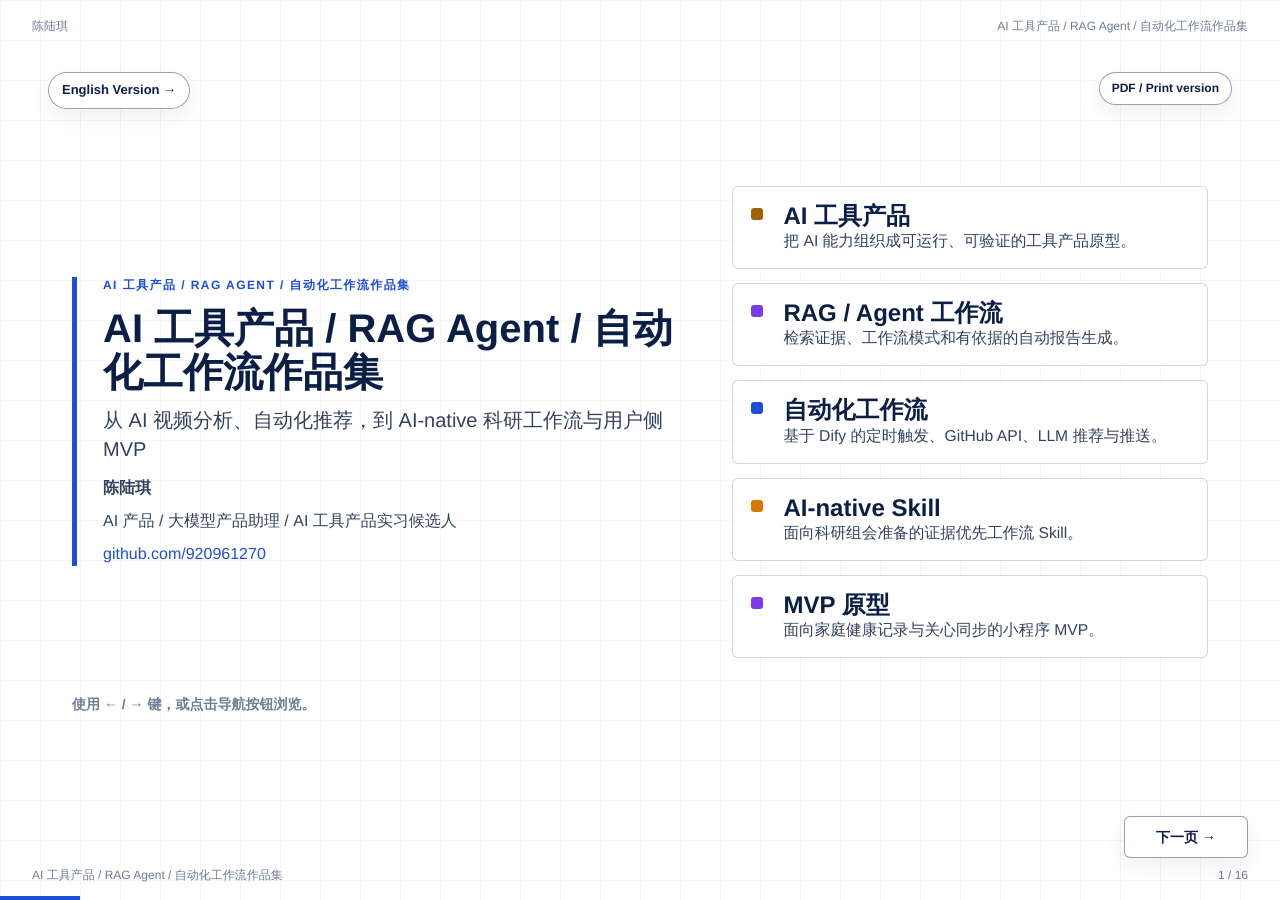
==== commit 6252ddb8: "Update portfolio layout and new AI workflow projects" ====
--- a/index.html
+++ b/index.html
@@ -3,21 +3,21 @@
 <head>
   <meta charset="utf-8">
   <meta name="viewport" content="width=device-width, initial-scale=1">
-  <title>AI 产品 / RAG &amp; Agent 作品集 | 陈陆琪</title>
-  <meta name="description" content="面向 AI 产品、大模型产品助理、AI 工具产品、RAG 与 Agent 相关实习投递的静态 HTML 中文作品集。">
+  <title>AI 工具产品 / RAG Agent / 自动化工作流作品集 | 陈陆琪</title>
+  <meta name="description" content="面向 AI 产品、大模型产品助理、AI 工具产品、RAG Agent 与自动化工作流相关实习投递的静态 HTML 中文作品集。">
   <link rel="stylesheet" href="assets/base.css">
   <link rel="stylesheet" href="assets/themes/engineering-whiteprint.css" id="theme-link">
   <link rel="stylesheet" href="assets/portfolio.css">
   <script src="assets/runtime.js" defer></script>
 </head>
 <body>
-  <main class="deck" aria-label="AI 产品 RAG 与 Agent 作品集">
+  <main class="deck" aria-label="AI 工具产品 RAG Agent 与自动化工作流作品集">
     <div class="deck-header">
       <span>陈陆琪</span>
-      <span>AI 产品 / RAG &amp; Agent 作品集</span>
+      <span>AI 工具产品 / RAG Agent / 自动化工作流作品集</span>
     </div>
     <div class="deck-footer">
-      <span>AI 产品 / RAG &amp; Agent 作品集</span>
+      <span>AI 工具产品 / RAG Agent / 自动化工作流作品集</span>
       <span class="slide-number" aria-live="polite"></span>
     </div>
     <nav class="nav-controls" aria-label="幻灯片导航">
@@ -32,9 +32,9 @@
       <a class="language-switch" href="https://920961270.github.io/portfolio/" aria-label="切换到英文版作品集">English Version &rarr;</a>
       <div class="cover-grid">
         <div class="cover-panel stack">
-          <p class="kicker">AI 产品 / RAG &amp; Agent 作品集</p>
-          <h1 class="title">AI 产品 / RAG &amp; Agent 作品集</h1>
-          <p class="lede">从计算机视觉分析流程，到 AI 工具产品原型与用户侧 MVP</p>
+          <p class="kicker">AI 工具产品 / RAG Agent / 自动化工作流作品集</p>
+          <h1 class="title">AI 工具产品 / RAG Agent / 自动化工作流作品集</h1>
+          <p class="lede">从 AI 视频分析、自动化推荐，到 AI-native 科研工作流与用户侧 MVP</p>
           <div class="cover-meta">
             <strong>陈陆琪</strong>
             <span>AI 产品 / 大模型产品助理 / AI 工具产品实习候选人</span>
@@ -42,82 +42,51 @@
           </div>
         </div>
         <div class="signal-board">
-          <div class="signal accent-eng">
-            <div>
-              <h3>AI Tool Product</h3>
-              <p class="dim">把 AI 能力组织成可运行、可验证的工具产品原型。</p>
-            </div>
-          </div>
-          <div class="signal accent-rag">
-            <div>
-              <h3>RAG / Agent Workflow</h3>
-              <p class="dim">检索证据、可复用工作流与自动报告生成。</p>
-            </div>
-          </div>
-          <div class="signal accent-cv">
-            <div>
-              <h3>Computer Vision Evaluation</h3>
-              <p class="dim">视频恢复、结果预览、下游检测与指标验证。</p>
-            </div>
-          </div>
-          <div class="signal accent-metric">
-            <div>
-              <h3>WeChat Mini Program MVP</h3>
-              <p class="dim">面向家庭健康记录与关心同步的小程序 MVP。</p>
-            </div>
-          </div>
+          <div class="signal accent-eng"><div><h3>AI 工具产品</h3><p class="dim">把 AI 能力组织成可运行、可验证的工具产品原型。</p></div></div>
+          <div class="signal accent-rag"><div><h3>RAG / Agent 工作流</h3><p class="dim">检索证据、工作流模式和有依据的自动报告生成。</p></div></div>
+          <div class="signal accent-cv"><div><h3>自动化工作流</h3><p class="dim">基于 Dify 的定时触发、GitHub API、LLM 推荐与推送。</p></div></div>
+          <div class="signal accent-metric"><div><h3>AI-native Skill</h3><p class="dim">面向科研组会准备的证据优先工作流 Skill。</p></div></div>
+          <div class="signal accent-rag"><div><h3>MVP 原型</h3><p class="dim">面向家庭健康记录与关心同步的小程序 MVP。</p></div></div>
         </div>
         <p class="browse-hint">使用 &larr; / &rarr; 键，或点击导航按钮浏览。</p>
       </div>
-      <aside class="notes">开场强调作品集从纯算法展示转向 AI 工具产品原型和 MVP 验证。</aside>
+      <aside class="notes">开场强调作品集从 AI 工具产品、RAG Agent、自动化工作流、AI-native Skill 和 MVP 验证展开。</aside>
     </section>
 
     <section class="slide" data-title="候选人概览">
       <div class="stack">
         <p class="kicker">Candidate Snapshot</p>
-        <h2 class="title">能够连接用户场景、AI 流程、指标评估与报告输出</h2>
+        <h2 class="title">能够连接用户场景、AI 工作流、指标评估、自动化执行和项目表达</h2>
       </div>
       <div class="grid g4">
-        <div class="card snapshot-card accent-card accent-cv">
-          <h3>背景</h3>
-          <p>2027 届硕士在读，软件工程本科背景。</p>
-        </div>
-        <div class="card snapshot-card accent-card accent-rag">
-          <h3>AI 项目实践</h3>
-          <p>具备 CV / RAG / Agent 项目实践经验。</p>
-        </div>
-        <div class="card snapshot-card accent-card accent-eng">
-          <h3>原型能力</h3>
-          <p>具备 AI 工具原型设计与小程序 MVP 实现经验。</p>
-        </div>
-        <div class="card snapshot-card accent-card accent-metric">
-          <h3>岗位匹配</h3>
-          <p>能够参与需求拆解、功能流程梳理、原型验证与报告输出。</p>
-        </div>
-      </div>
-      <p class="quote-line">我的重点不是只展示算法结果，而是把 AI/CV/RAG 能力做成可操作、可验证、可浏览的工具产品和 MVP 原型。</p>
-    </section>
-
-    <section class="slide" data-title="作品集概览">
+        <div class="card snapshot-card accent-card accent-cv"><h3>背景</h3><p>软件工程本科背景 + 机械工程硕士在读。</p></div>
+        <div class="card snapshot-card accent-card accent-rag"><h3>AI 项目实践</h3><p>具备 CV / RAG / Agent 项目实践和自动报告生成经验。</p></div>
+        <div class="card snapshot-card accent-card accent-eng"><h3>自动化实践</h3><p>Dify 定时工作流、GitHub API、LLM 推荐和 PushPlus 推送。</p></div>
+        <div class="card snapshot-card accent-card accent-metric"><h3>原型能力</h3><p>AI-native Skill 设计与小程序 MVP 实现经验。</p></div>
+      </div>
+      <p class="quote-line">我的重点是把 AI 能力做成可操作的工作流、可验证的原型证据和适合表达的项目作品。</p>
+    </section>
+
+    <section class="slide portfolio-overview-slide" data-title="作品集概览">
       <div class="stack">
         <p class="kicker">Portfolio Overview</p>
-        <h2 class="title">两个面向产品验证的 AI 原型项目</h2>
-      </div>
-      <div class="project-grid">
+        <h2 class="title">四个项目覆盖 AI 工具、自动化、Skill 与 MVP</h2>
+      </div>
+      <div class="project-grid portfolio-four">
         <article class="card project-card accent-card accent-rag">
-          <div class="project-copy">
-            <span class="pill">Project 1</span>
-            <h3>VSRNet-Agent</h3>
-            <p class="lede">AI 视频分析与自动报告生成产品原型。</p>
-          </div>
+          <div class="project-copy"><span class="pill">Project 1</span><h3>VSRNet-Agent</h3><p>AI 视频分析与自动报告生成产品原型。</p></div>
           <img class="project-shot wide-shot" src="assets/images/vsrnet_agent/01_homepage_overview.png" alt="VSRNet-Agent 首页概览">
         </article>
+        <article class="card project-card accent-card accent-eng">
+          <div class="project-copy"><span class="pill">Project 2</span><h3>Daily GitHub Skill Recommender</h3><p>Dify 自动化 GitHub 技能推荐工作流。</p></div>
+          <img class="project-shot wide-shot" src="assets/images/dify/dify_run_log.png" alt="Dify 定时运行日志">
+        </article>
+        <article class="card project-card accent-card accent-cv">
+          <div class="project-copy"><span class="pill">Project 3</span><h3>Grad_Meeting_Agent</h3><p>AI-native 研究生组会准备工作流 Skill。</p></div>
+          <img class="project-shot wide-shot" src="assets/images/skill/grad_meeting_agent_cn.png" alt="Grad Meeting Agent 中文流程图">
+        </article>
         <article class="card project-card accent-card accent-metric">
-          <div class="project-copy">
-            <span class="pill">Project 2</span>
-            <h3>FamilyCare 家人小站</h3>
-            <p class="lede">家庭健康记录与关心同步小程序 MVP。</p>
-          </div>
+          <div class="project-copy"><span class="pill">Project 4</span><h3>FamilyCare 家人小站</h3><p>家庭健康记录与关心同步小程序 MVP。</p></div>
           <img class="project-shot phone-shot" src="assets/images/familycare/01_home_dashboard.jpg" alt="FamilyCare 首页看板">
         </article>
       </div>
@@ -129,28 +98,23 @@
         <h2 class="title">将岗位关键词对应到项目证据</h2>
       </div>
       <table class="mapping-table" aria-label="岗位关键词映射">
-        <thead>
-          <tr>
-            <th>岗位关键词</th>
-            <th>作品集证据</th>
-          </tr>
-        </thead>
+        <thead><tr><th>岗位关键词</th><th>作品集证据</th></tr></thead>
         <tbody>
           <tr><td>AI 产品思维</td><td>用户场景拆解、功能流程设计、MVP 验证</td></tr>
-          <tr><td>RAG / Agent</td><td>检索证据、可复用工作流、自动报告生成</td></tr>
+          <tr><td>RAG / Agent</td><td>检索证据、工作流模式、自动报告生成</td></tr>
+          <tr><td>自动化工作流</td><td>Dify 定时触发、GitHub API、LLM 推荐、PushPlus 推送</td></tr>
+          <tr><td>AI-native Skill</td><td>面向 ChatGPT / Claude / Codex / Cursor 的可复用工作流 Skill</td></tr>
           <tr><td>计算机视觉</td><td>VSRNet 视频恢复、结果预览、下游检测评估</td></tr>
-          <tr><td>指标评估</td><td>PSNR、SSIM、jitter、IoU continuity、confidence metrics</td></tr>
-          <tr><td>产品原型</td><td>Streamlit GUI、小程序 MVP</td></tr>
-          <tr><td>用户交互</td><td>运行模式选择、路径配置、每日打卡、动态发布</td></tr>
-          <tr><td>文档输出</td><td>工程报告、Markdown 输出、作品集沉淀</td></tr>
+          <tr><td>产品原型</td><td>Streamlit GUI、小程序 MVP、HTML 作品集</td></tr>
+          <tr><td>项目表达</td><td>流程图、运行日志、指标表格、README/作品集沉淀</td></tr>
         </tbody>
       </table>
     </section>
 
-    <section class="slide" data-title="技术底座">
+    <section class="slide" data-title="VSRNet 技术底座">
       <div class="stack">
         <p class="kicker">Technical Foundation</p>
-        <h2 class="title">技术底座：VSRNet 视频恢复效果</h2>
+        <h2 class="title">VSRNet 视频恢复效果</h2>
         <p class="lede">这些动图展示了 VSRNet-Agent 背后的计算机视觉技术基础。</p>
       </div>
       <div class="stepped-gif-layout" aria-label="低到高振动强度视觉对比">
@@ -158,143 +122,54 @@
         <figure class="card gif-card step-card step-low accent-card accent-cv">
           <span class="gif-badge">低振动</span>
           <button class="gif-frame gif-zoom-trigger" type="button" data-left-label="振动" data-right-label="恢复" data-zoom-src="gifs/low_compare.gif" data-zoom-title="低振动：振动输入到 VSRNet 恢复" aria-label="放大查看低振动对比">
-            <img src="gifs/low_compare.gif" alt="低振动对比">
-            <span class="model-arrow">VSRNet &rarr;</span>
-            <span class="zoom-hint">点击放大</span>
+            <img src="gifs/low_compare.gif" alt="低振动对比"><span class="model-arrow">VSRNet &rarr;</span><span class="zoom-hint">点击放大</span>
           </button>
           <figcaption>低振动对比</figcaption>
         </figure>
         <figure class="card gif-card step-card step-mid accent-card accent-metric">
           <span class="gif-badge">中振动</span>
           <button class="gif-frame gif-zoom-trigger" type="button" data-left-label="振动" data-right-label="恢复" data-zoom-src="gifs/mid_compare.gif" data-zoom-title="中振动：振动输入到 VSRNet 恢复" aria-label="放大查看中振动对比">
-            <img src="gifs/mid_compare.gif" alt="中振动对比">
-            <span class="model-arrow">VSRNet &rarr;</span>
-            <span class="zoom-hint">点击放大</span>
+            <img src="gifs/mid_compare.gif" alt="中振动对比"><span class="model-arrow">VSRNet &rarr;</span><span class="zoom-hint">点击放大</span>
           </button>
           <figcaption>中振动对比</figcaption>
         </figure>
         <figure class="card gif-card step-card step-high accent-card accent-rag">
           <span class="gif-badge">高振动</span>
           <button class="gif-frame gif-zoom-trigger" type="button" data-left-label="振动" data-right-label="恢复" data-zoom-src="gifs/high_compare.gif" data-zoom-title="高振动：振动输入到 VSRNet 恢复" aria-label="放大查看高振动对比">
-            <img src="gifs/high_compare.gif" alt="高振动对比">
-            <span class="model-arrow">VSRNet &rarr;</span>
-            <span class="zoom-hint">点击放大</span>
+            <img src="gifs/high_compare.gif" alt="高振动对比"><span class="model-arrow">VSRNet &rarr;</span><span class="zoom-hint">点击放大</span>
           </button>
           <figcaption>高振动对比</figcaption>
         </figure>
       </div>
     </section>
 
-    <section class="slide" data-title="VSRNet-Agent 问题">
-      <div class="stack">
-        <p class="kicker">VSRNet-Agent Problem</p>
-        <h2 class="title">从分散脚本评估，到可复用的 AI 工具工作流</h2>
-      </div>
-      <div class="problem-layout">
-        <div class="card accent-card accent-cv stack">
-          <h3>问题</h3>
-          <p class="lede">工业 / 船舶监控视频在振动环境下容易出现模糊、画面不稳定、检测框跳动和识别不一致。</p>
-        </div>
-        <div class="card accent-card accent-rag stack">
-          <h3>目标</h3>
-          <p class="lede">把视频恢复、目标检测、指标统计、RAG 查询和报告撰写整合成可配置、可复用、可报告的 AI 工具产品原型。</p>
-        </div>
-      </div>
-      <p class="callout">传统评估流程分散，需要手动串联脚本和撰写报告；该原型用于验证更完整的产品闭环。</p>
-    </section>
-
     <section class="slide" data-title="VSRNet-Agent 工作流">
       <div class="stack">
         <p class="kicker">VSRNet-Agent Product Workflow</p>
         <h2 class="title">从输入视频到报告生成</h2>
       </div>
       <div class="pipeline agent-pipeline">
-        <div class="stage" style="--stage-color: var(--accent)">
-          <span class="stage-icon">IN</span>
-          <h3>Input Video</h3>
-        </div>
-        <div class="stage" style="--stage-color: var(--accent)">
-          <span class="stage-icon">VSR</span>
-          <h3>VSRNet Restoration</h3>
-        </div>
-        <div class="stage" style="--stage-color: var(--good)">
-          <span class="stage-icon">YOLO</span>
-          <h3>YOLO Detection / Tracking</h3>
-        </div>
-        <div class="stage" style="--stage-color: var(--metric)">
-          <span class="stage-icon">M</span>
-          <h3>Metrics Evaluation</h3>
-        </div>
-        <div class="stage" style="--stage-color: var(--accent-3)">
-          <span class="stage-icon">RAG</span>
-          <h3>RAG Retrieval</h3>
-        </div>
-        <div class="stage" style="--stage-color: #a16207">
-          <span class="stage-icon">MD</span>
-          <h3>Report Generation</h3>
-        </div>
-      </div>
-      <figure class="card image-card accent-card accent-rag workflow-proof">
-        <img class="wide-shot" src="assets/images/vsrnet_agent/04_agent_running_status.png" alt="VSRNet-Agent 运行状态">
-        <figcaption>运行状态页用于展示工作流阶段和 demo 验证过程。</figcaption>
-      </figure>
-    </section>
-
-    <section class="slide" data-title="VSRNet-Agent 核心功能">
-      <div class="stack">
-        <p class="kicker">VSRNet-Agent Core Features</p>
-        <h2 class="title">可复用运行模式与可配置输入</h2>
+        <div class="stage" style="--stage-color: var(--accent)"><span class="stage-icon">IN</span><h3>Input Video</h3></div>
+        <div class="stage" style="--stage-color: var(--accent)"><span class="stage-icon">VSR</span><h3>VSRNet Restoration</h3></div>
+        <div class="stage" style="--stage-color: var(--good)"><span class="stage-icon">YOLO</span><h3>YOLO Detection</h3></div>
+        <div class="stage" style="--stage-color: var(--metric)"><span class="stage-icon">M</span><h3>Metrics Evaluation</h3></div>
+        <div class="stage" style="--stage-color: var(--accent-3)"><span class="stage-icon">RAG</span><h3>RAG Retrieval</h3></div>
+        <div class="stage" style="--stage-color: #a16207"><span class="stage-icon">MD</span><h3>Report Generation</h3></div>
       </div>
       <div class="split">
-        <figure class="card image-card accent-card accent-rag">
-          <img class="wide-shot" src="assets/images/vsrnet_agent/02_workflow_modes.png" alt="VSRNet-Agent 工作流模式">
-        </figure>
-        <figure class="card image-card accent-card accent-eng">
-          <img class="wide-shot" src="assets/images/vsrnet_agent/03_input_and_config.png" alt="VSRNet-Agent 输入与配置">
-        </figure>
-      </div>
-      <div class="mode-list">
-        <span><strong>full_analysis</strong>：完整分析流程</span>
-        <span><strong>reuse_existing</strong>：复用已有结果，减少重复计算</span>
-        <span><strong>metrics_only</strong>：仅计算或读取指标</span>
-        <span><strong>rag_qa</strong>：基于项目知识检索进行问答</span>
-        <span><strong>report_only</strong>：基于已有结果生成报告</span>
-      </div>
-    </section>
-
-    <section class="slide" data-title="VSRNet-Agent Demo 截图">
-      <div class="stack">
-        <p class="kicker">VSRNet-Agent Demo Screenshots</p>
-        <h2 class="title">工具入口、视频预览与检索证据</h2>
-      </div>
-      <div class="screenshot-grid three">
-        <figure class="card image-card accent-card accent-rag">
-          <img class="wide-shot" src="assets/images/vsrnet_agent/01_homepage_overview.png" alt="VSRNet-Agent 首页">
-          <figcaption>首页展示工具入口和任务配置。</figcaption>
-        </figure>
-        <figure class="card image-card accent-card accent-cv">
-          <img class="wide-shot" src="assets/images/vsrnet_agent/05_video_preview_before_after.png" alt="VSRNet-Agent 视频恢复前后预览">
-          <figcaption>视频预览展示 GT / Input / VSRNet Output。</figcaption>
-        </figure>
-        <figure class="card image-card accent-card accent-metric">
-          <img class="wide-shot" src="assets/images/vsrnet_agent/09_rag_qa_result.png" alt="VSRNet-Agent RAG 问答结果">
-          <figcaption>RAG evidence 展示从项目文档和指标上下文中检索证据。</figcaption>
-        </figure>
+        <figure class="card image-card accent-card accent-rag"><img class="wide-shot" src="assets/images/vsrnet_agent/04_agent_running_status.png" alt="VSRNet-Agent 运行状态"><figcaption>运行状态用于展示工作流阶段和 demo 验证过程。</figcaption></figure>
+        <figure class="card image-card accent-card accent-cv"><img class="wide-shot" src="assets/images/vsrnet_agent/05_video_preview_before_after.png" alt="VSRNet-Agent 视频恢复前后预览"><figcaption>视频预览展示 GT / Input / VSRNet Output。</figcaption></figure>
       </div>
     </section>
 
     <section class="slide" data-title="VSRNet-Agent 指标与报告">
       <div class="stack">
         <p class="kicker">VSRNet-Agent Metrics &amp; Report</p>
-        <h2 class="title">用于 demo validation / workflow validation 的指标上下文</h2>
+        <h2 class="title">用于 workflow validation 的指标上下文</h2>
       </div>
       <div class="split">
-        <figure class="card image-card accent-card accent-metric">
-          <img class="wide-shot" src="assets/images/vsrnet_agent/07_metrics_dashboard.png" alt="VSRNet-Agent 指标看板">
-        </figure>
-        <figure class="card image-card accent-card accent-rag">
-          <img class="wide-shot" src="assets/images/vsrnet_agent/08_auto_report_preview.png" alt="VSRNet-Agent 自动报告预览">
-        </figure>
+        <figure class="card image-card accent-card accent-metric"><img class="wide-shot" src="assets/images/vsrnet_agent/07_metrics_dashboard.png" alt="VSRNet-Agent 指标看板"></figure>
+        <figure class="card image-card accent-card accent-rag"><img class="wide-shot" src="assets/images/vsrnet_agent/08_auto_report_preview.png" alt="VSRNet-Agent 自动报告预览"></figure>
       </div>
       <div class="metric-grid compact-metrics">
         <div class="card metric-card accent-card accent-metric"><span class="metric-label">PSNR</span><strong class="metric-value">19.3888</strong></div>
@@ -306,43 +181,113 @@
       <p class="callout">报告基于流程状态、检索证据和指标上下文生成。</p>
     </section>
 
-    <section class="slide" data-title="FamilyCare 问题">
-      <div class="stack">
-        <p class="kicker">FamilyCare Problem &amp; User Scenario</p>
+    <section class="slide project-divider-slide dify-divider-slide" data-title="Dify 问题与目标">
+      <div class="divider-layout">
+        <div class="divider-main stack">
+          <span class="project-pill">Project 2</span>
+          <p class="kicker">Daily GitHub Skill Recommender</p>
+          <h2 class="title">Dify 自动化 GitHub 技能推荐工作流</h2>
+          <p class="lede">把“每天找项目”从手动搜索变成定时自动推荐流程，用于学习规划、项目灵感发现和求职素材积累。</p>
+        </div>
+        <div class="divider-signals">
+          <div class="signal accent-rag"><div><h3>Dify Workflow</h3><p class="dim">用节点组合自动化流程。</p></div></div>
+          <div class="signal accent-eng"><div><h3>Scheduled Automation</h3><p class="dim">减少每天手动搜索成本。</p></div></div>
+          <div class="signal accent-cv"><div><h3>GitHub Search API</h3><p class="dim">获取候选仓库信息。</p></div></div>
+          <div class="signal accent-metric"><div><h3>LLM Ranking + PushPlus</h3><p class="dim">生成推荐理由并推送。</p></div></div>
+        </div>
+      </div>
+      <div class="problem-layout divider-problem">
+        <div class="card accent-card accent-eng stack"><h3>问题</h3><p>手动找项目重复、分散，也容易中断。</p></div>
+        <div class="card accent-card accent-rag stack"><h3>目标</h3><p>用 Dify 定时完成搜索、推荐、总结、格式化和推送。</p></div>
+      </div>
+    </section>
+
+    <section class="slide dify-workflow-slide" data-title="Dify 工作流">
+      <div class="stack">
+        <p class="kicker">Daily GitHub Skill Recommender</p>
+        <h2 class="title">简化 Dify 工作流</h2>
+      </div>
+      <div class="workflow-chain">
+        <div class="workflow-node"><span>1</span><h3>定时触发</h3><p>按计划自动启动工作流</p></div>
+        <div class="workflow-arrow" aria-hidden="true">&rarr;</div>
+        <div class="workflow-node"><span>2</span><h3>模板转换</h3><p>准备搜索关键词与请求参数</p></div>
+        <div class="workflow-arrow" aria-hidden="true">&rarr;</div>
+        <div class="workflow-node"><span>3</span><h3>GitHub API</h3><p>调用 GitHub Search API 获取候选项目</p></div>
+        <div class="workflow-arrow" aria-hidden="true">&rarr;</div>
+        <div class="workflow-node"><span>4</span><h3>结果解析</h3><p>过滤与整理 repo 信息</p></div>
+        <div class="workflow-turn" aria-hidden="true">continued &darr;</div>
+        <div class="workflow-node"><span>5</span><h3>LLM 推荐</h3><p>根据匹配度生成推荐理由</p></div>
+        <div class="workflow-arrow" aria-hidden="true">&rarr;</div>
+        <div class="workflow-node"><span>6</span><h3>报告格式化</h3><p>整理为可读日报</p></div>
+        <div class="workflow-arrow" aria-hidden="true">&rarr;</div>
+        <div class="workflow-node"><span>7</span><h3>PushPlus 推送</h3><p>发送到个人通知渠道</p></div>
+        <div class="workflow-arrow" aria-hidden="true">&rarr;</div>
+        <div class="workflow-node"><span>8</span><h3>输出结果</h3><p>保存 report_text</p></div>
+      </div>
+      <figure class="card image-card accent-card accent-eng dify-canvas-card">
+        <img class="wide-shot dify-canvas-shot" src="assets/images/dify/dify_workflow_full.png" alt="Dify 原始工作流画布">
+        <figcaption>Dify 原始工作流画布，作为流程证据保留。</figcaption>
+      </figure>
+    </section>
+
+    <section class="slide" data-title="Dify 运行日志">
+      <div class="stack">
+        <p class="kicker">Daily GitHub Skill Recommender</p>
+        <h2 class="title">定时运行日志用于 prototype validation</h2>
+      </div>
+      <div class="split log-layout">
+        <table class="mapping-table log-table" aria-label="Dify 定时运行日志">
+          <thead><tr><th>日期</th><th>状态</th><th>运行时间</th><th>Tokens</th><th>触发方式</th></tr></thead>
+          <tbody>
+            <tr><td>2026-06-27</td><td>SUCCESS</td><td>15.743s</td><td>3900</td><td>Scheduled</td></tr>
+            <tr><td>2026-06-26</td><td>SUCCESS</td><td>11.933s</td><td>3967</td><td>Scheduled</td></tr>
+            <tr><td>2026-06-25</td><td>SUCCESS</td><td>14.189s</td><td>3920</td><td>Scheduled</td></tr>
+            <tr><td>2026-06-24</td><td>SUCCESS</td><td>13.356s</td><td>3909</td><td>Scheduled</td></tr>
+            <tr><td>2026-06-23</td><td>SUCCESS</td><td>11.884s</td><td>3914</td><td>Scheduled</td></tr>
+            <tr><td>2026-06-22</td><td>SUCCESS</td><td>12.013s</td><td>3892</td><td>Scheduled</td></tr>
+          </tbody>
+        </table>
+        <figure class="card image-card accent-card accent-metric"><img class="wide-shot log-shot" src="assets/images/dify/dify_run_log.png" alt="Dify 定时运行日志截图"><figcaption>Dify 运行历史截图作为 evidence。</figcaption></figure>
+      </div>
+      <p class="callout">该日志用于展示工作流的连续定时执行记录和稳定运行情况，不代表商业化服务上线。</p>
+    </section>
+
+    <section class="slide" data-title="Grad Meeting Agent 概览">
+      <div class="stack">
+        <p class="kicker">Grad_Meeting_Agent</p>
+        <h2 class="title">AI-native 研究生组会准备工作流 Skill</h2>
+        <p class="lede">Grad_Meeting_Agent 用于帮助研究生从零散材料中提取证据、组织研究主线、整理论文卡片、分析实验洞察、标出证据缺口，并生成组会准备包和导师问答准备。</p>
+      </div>
+      <div class="grid g3">
+        <div class="card snapshot-card accent-card accent-cv"><h3>Input Materials</h3><p>论文、笔记、实验结果、图像材料、进展记录和 Git commits。</p></div>
+        <div class="card snapshot-card accent-card accent-rag"><h3>AI-native Workflow</h3><p>Evidence-first、诚实表达不确定性、可复用、可迁移到不同研究方向。</p></div>
+        <div class="card snapshot-card accent-card accent-eng"><h3>Meeting-ready Outputs</h3><p>证据包、讨论问题和个人准备 Q&amp;A。它不是 PPT 生成器。</p></div>
+      </div>
+      <p class="callout">重点是帮助思考，而不是格式排版：通过可追溯证据和不确定性意识，让组会讨论更清楚。</p>
+    </section>
+
+    <section class="slide skill-workflow-slide" data-title="Grad Meeting Agent 流程图">
+      <div class="stack">
+        <p class="kicker">Grad_Meeting_Agent</p>
+        <h2 class="title">工作流流程图</h2>
+      </div>
+      <figure class="card image-card skill-diagram-card accent-card accent-rag">
+        <img class="skill-diagram-shot" src="assets/images/skill/grad_meeting_agent_cn.png" alt="Grad Meeting Agent 中文工作流流程图">
+        <figcaption>面向 ChatGPT / Claude / Codex / Cursor 使用的 AI-native 组会准备工作流 Skill，强调证据优先、诚实标注不确定性和可复用流程。</figcaption>
+      </figure>
+    </section>
+
+    <section class="slide" data-title="FamilyCare 问题与 MVP">
+      <div class="stack">
+        <p class="kicker">FamilyCare Problem &amp; MVP</p>
         <h2 class="title">面向家庭健康同步的轻量小程序 MVP</h2>
       </div>
-      <div class="problem-layout">
-        <div class="card accent-card accent-metric stack">
-          <h3>问题</h3>
-          <p class="lede">家庭成员之间的健康状态、用药提醒、日常关心和动态记录常分散在聊天软件里，缺少一个轻量化、低门槛的家庭内部健康同步工具。</p>
-        </div>
-        <div class="card accent-card accent-eng stack">
-          <h3>目标</h3>
-          <p class="lede">设计并实现一个小程序 MVP，验证家庭成员档案、每日打卡、健康记录、动态发布和成员管理的核心闭环。</p>
-        </div>
-      </div>
-      <p class="callout">该项目强调用户侧 MVP 的功能闭环验证，而不是上线规模或商业化结果。</p>
-    </section>
-
-    <section class="slide" data-title="FamilyCare MVP 截图">
-      <div class="stack">
-        <p class="kicker">FamilyCare MVP Screenshots</p>
-        <h2 class="title">首页看板、成员档案与 7 日打卡记录</h2>
-      </div>
-      <div class="screenshot-grid phone-three">
-        <figure class="card image-card phone-card accent-card accent-metric">
-          <img class="phone-shot" src="assets/images/familycare/01_home_dashboard.jpg" alt="FamilyCare 首页看板">
-          <figcaption>Home dashboard：家庭概览、成员切换、今日打卡进度。</figcaption>
-        </figure>
-        <figure class="card image-card phone-card accent-card accent-eng">
-          <img class="phone-shot" src="assets/images/familycare/02_member_profile.jpg" alt="FamilyCare 成员档案">
-          <figcaption>Member profile：健康标签、备注、过敏信息、用药说明和近期健康记录。</figcaption>
-        </figure>
-        <figure class="card image-card phone-card accent-card accent-rag">
-          <img class="phone-shot" src="assets/images/familycare/03_daily_checkin_7day_records.jpg" alt="FamilyCare 每日打卡与七日记录">
-          <figcaption>Daily check-in：身体状态、心理状态、备注、联系提醒与最近记录。</figcaption>
-        </figure>
-      </div>
+      <div class="screenshot-grid phone-three compact-family">
+        <figure class="card image-card phone-card accent-card accent-metric"><img class="phone-shot" src="assets/images/familycare/01_home_dashboard.jpg" alt="FamilyCare 首页看板"><figcaption>首页看板：家庭概览、成员切换和今日打卡进度。</figcaption></figure>
+        <figure class="card image-card phone-card accent-card accent-eng"><img class="phone-shot" src="assets/images/familycare/02_member_profile.jpg" alt="FamilyCare 成员档案"><figcaption>成员档案：健康标签、备注、过敏信息和用药说明。</figcaption></figure>
+        <figure class="card image-card phone-card accent-card accent-rag"><img class="phone-shot" src="assets/images/familycare/03_daily_checkin_7day_records.jpg" alt="FamilyCare 每日打卡与七日记录"><figcaption>每日打卡与最近健康记录。</figcaption></figure>
+      </div>
+      <p class="callout">该原型验证家庭成员档案、每日打卡、健康记录、动态发布和成员管理的核心闭环。</p>
     </section>
 
     <section class="slide familycare-interaction-slide" data-title="FamilyCare 产品设计">
@@ -351,53 +296,53 @@
         <h2 class="title">动态发布与成员管理</h2>
       </div>
       <div class="screenshot-grid phone-two">
-        <figure class="card image-card phone-card accent-card accent-metric">
-          <img class="phone-shot" src="assets/images/familycare/04_activity_feed_post.jpg" alt="FamilyCare 动态发布">
-          <figcaption>动态页支持文字 / 图片发布、普通 / 饮食 / 健康 / 提醒分类和“关心”互动。</figcaption>
-        </figure>
-        <figure class="card image-card phone-card accent-card accent-eng">
-          <img class="phone-shot" src="assets/images/familycare/05_member_management.jpg" alt="FamilyCare 成员管理">
-          <figcaption>成员管理支持新增、编辑、删除家庭成员，并维护健康标签和备注信息。</figcaption>
-        </figure>
-      </div>
+        <figure class="card image-card phone-card accent-card accent-metric"><img class="phone-shot" src="assets/images/familycare/04_activity_feed_post.jpg" alt="FamilyCare 动态发布"><figcaption>动态页支持文字 / 图片发布、分类记录和轻量“关心”互动。</figcaption></figure>
+        <figure class="card image-card phone-card accent-card accent-eng"><img class="phone-shot" src="assets/images/familycare/05_member_management.jpg" alt="FamilyCare 成员管理"><figcaption>成员管理支持新增、编辑、删除家庭成员，并维护家庭成员档案。</figcaption></figure>
+      </div>
+    </section>
+
+    <section class="slide" data-title="项目能力对比">
+      <div class="stack">
+        <p class="kicker">Project Comparison</p>
+        <h2 class="title">这些项目分别证明什么能力</h2>
+      </div>
+      <table class="mapping-table comparison-table" aria-label="项目能力对比">
+        <thead><tr><th>项目</th><th>核心能力</th><th>证据</th></tr></thead>
+        <tbody>
+          <tr><td>VSRNet-Agent</td><td>AI 工具产品 + RAG 报告</td><td>Streamlit GUI、指标、报告</td></tr>
+          <tr><td>Daily GitHub Skill Recommender</td><td>自动化工作流</td><td>Dify 流程、定时日志、PushPlus 推送</td></tr>
+          <tr><td>Grad_Meeting_Agent</td><td>AI-native Skill 设计</td><td>输入材料、证据优先、组会准备输出</td></tr>
+          <tr><td>FamilyCare</td><td>用户侧 MVP</td><td>小程序页面、成员管理、每日打卡、动态互动</td></tr>
+        </tbody>
+      </table>
     </section>
 
     <section class="slide closing-slide" data-title="结尾总结">
       <div class="stack closing-head">
         <p class="kicker">感谢查看</p>
         <h2 class="title">结尾总结</h2>
-        <p class="lede">这份作品集展示的是把 AI 能力放进产品流程并完成原型验证的能力。</p>
+        <p class="lede">这份作品集展示的是把 AI 能力放进产品流程、自动化工作流和可复用 Skill 的能力。</p>
       </div>
       <div class="grid g4 closing-card-grid">
-        <div class="card snapshot-card accent-card accent-eng">
-          <h3>AI 工具流程设计</h3>
-          <p>从输入、运行、评估到报告生成的可配置工具流程。</p>
-        </div>
-        <div class="card snapshot-card accent-card accent-rag">
-          <h3>RAG / Agent 工程化理解</h3>
-          <p>检索证据、工作流模式复用与有依据输出。</p>
-        </div>
-        <div class="card snapshot-card accent-card accent-metric">
-          <h3>产品原型实现</h3>
-          <p>Streamlit GUI 与小程序 MVP 的功能验证。</p>
-        </div>
-        <div class="card snapshot-card accent-card accent-cv">
-          <h3>用户场景拆解与 MVP 验证</h3>
-          <p>家庭健康记录、每日打卡和 AI 视频分析场景。</p>
-        </div>
+        <div class="card snapshot-card accent-card accent-eng"><h3>AI 工具产品设计</h3><p>把 AI 流程组织成可使用、可验证、可表达的工具原型。</p></div>
+        <div class="card snapshot-card accent-card accent-rag"><h3>RAG / Agent 工作流理解</h3><p>检索证据、工作流模式复用和有依据输出。</p></div>
+        <div class="card snapshot-card accent-card accent-metric"><h3>自动化 workflow 搭建</h3><p>Dify 定时工作流、API 搜索、LLM 推荐和消息推送。</p></div>
+        <div class="card snapshot-card accent-card accent-cv"><h3>AI-native Skill 与用户场景设计</h3><p>科研组会 Skill 与用户侧 FamilyCare MVP。</p></div>
       </div>
       <div class="closing-links" aria-label="项目链接">
         <a href="https://github.com/920961270">GitHub</a>
         <a href="https://github.com/920961270/VSRNet">VSRNet</a>
         <a href="https://github.com/920961270/VSRNet_Engineering_Assistant">VSRNet Engineering Assistant</a>
+        <span class="pill">Daily GitHub Skill Recommender</span>
+        <a href="https://github.com/920961270/Grad_Meeting_Agent">Grad_Meeting_Agent</a>
         <span class="pill">FamilyCare Mini Program MVP</span>
       </div>
     </section>
   </main>
-  <div class="media-lightbox" aria-hidden="true" role="dialog" aria-modal="true" aria-label="放大查看 GIF">
+  <div class="media-lightbox" aria-hidden="true" role="dialog" aria-modal="true" aria-label="放大查看媒体">
     <div class="media-lightbox-panel">
       <div class="media-lightbox-header">
-        <strong class="media-lightbox-title">对比查看</strong>
+        <strong class="media-lightbox-title">预览</strong>
         <button class="media-lightbox-close" type="button" aria-label="关闭放大图片">关闭</button>
       </div>
       <img class="media-lightbox-img" src="" alt="">
--- a/assets/portfolio.css
+++ b/assets/portfolio.css
@@ -1324,3 +1324,532 @@
     max-height: 360px;
   }
 }
+
+/* Portfolio expansion: automation workflow, AI-native skill, and four-project overview. */
+.cover-panel .title {
+  font-size: 40px;
+  line-height: 1.1;
+}
+
+.portfolio-four {
+  grid-template-columns: repeat(4, minmax(0, 1fr));
+  gap: 14px;
+}
+
+.portfolio-four .project-card {
+  min-height: 0;
+  gap: 12px;
+  padding: 16px;
+}
+
+.portfolio-four .project-copy {
+  gap: 8px;
+}
+
+.portfolio-four h3 {
+  font-size: 20px;
+}
+
+.portfolio-four p {
+  color: var(--text-2);
+  font-size: 14px;
+  line-height: 1.35;
+}
+
+.portfolio-four .wide-shot,
+.portfolio-four .phone-shot {
+  max-height: 190px;
+}
+
+.slide[data-title="VSRNet 技术底座"] {
+  justify-content: flex-start;
+  padding-top: 54px;
+}
+
+.slide[data-title="VSRNet 技术底座"] .stack {
+  gap: 8px;
+}
+
+.automation-flow {
+  display: grid;
+  grid-template-columns: repeat(4, minmax(0, 1fr));
+  gap: 12px 24px;
+  align-items: stretch;
+}
+
+.flow-step {
+  position: relative;
+  min-height: 88px;
+  display: grid;
+  place-items: center;
+  border: 1px solid var(--border-strong);
+  border-top: 4px solid var(--accent-3);
+  border-radius: var(--radius);
+  background: rgba(255, 255, 255, 0.9);
+  color: var(--text-1);
+  padding: 12px;
+  text-align: center;
+  font-size: 15px;
+  font-weight: 800;
+}
+
+.flow-step:not(:last-child)::after {
+  content: "";
+  position: absolute;
+  right: -18px;
+  top: 50%;
+  width: 14px;
+  height: 2px;
+  background: var(--border-strong);
+}
+
+.flow-step:nth-child(4)::after {
+  display: none;
+}
+
+.dify-canvas-card {
+  max-width: 980px;
+  justify-self: center;
+  margin: 0 auto;
+}
+
+.dify-canvas-shot {
+  max-height: 260px;
+  object-fit: contain;
+}
+
+.log-layout {
+  grid-template-columns: 1.2fr 0.8fr;
+  align-items: start;
+}
+
+.log-table {
+  font-size: 13px;
+}
+
+.log-table th,
+.log-table td {
+  padding: 8px 10px;
+}
+
+.log-shot {
+  max-height: 300px;
+  object-fit: contain;
+}
+
+.skill-diagram-card {
+  width: min(1160px, 100%);
+  justify-self: center;
+  margin: 0 auto;
+}
+
+.skill-diagram-shot {
+  width: 100%;
+  max-width: 100%;
+  max-height: 620px;
+  object-fit: contain;
+  border: 1px solid var(--border);
+  border-radius: var(--radius);
+  background: #eef3f8;
+}
+
+.compact-family {
+  gap: 12px;
+}
+
+.compact-family .phone-shot {
+  max-height: 360px;
+}
+
+.compact-family figcaption {
+  font-size: 13px;
+  line-height: 1.35;
+}
+
+.comparison-table td:first-child {
+  width: 26%;
+}
+
+@media (max-width: 1180px), (max-height: 760px) {
+  .cover-panel .title {
+    font-size: 34px;
+  }
+
+  .portfolio-four {
+    grid-template-columns: repeat(2, minmax(0, 1fr));
+  }
+
+  .portfolio-four .wide-shot,
+  .portfolio-four .phone-shot {
+    max-height: 150px;
+  }
+
+  .flow-step {
+    min-height: 72px;
+    font-size: 13px;
+  }
+
+  .dify-canvas-shot {
+    max-height: 190px;
+  }
+
+  .skill-diagram-shot {
+    max-height: 500px;
+  }
+
+  .compact-family .phone-shot {
+    max-height: 280px;
+  }
+}
+
+@media (max-width: 900px) {
+  .portfolio-four,
+  .automation-flow,
+  .log-layout {
+    grid-template-columns: 1fr;
+  }
+
+  .flow-step:not(:last-child)::after {
+    display: none;
+  }
+
+  .skill-diagram-shot {
+    max-height: 520px;
+  }
+}
+
+/* Local visual fixes requested for overview, Dify section, and Skill workflow pages. */
+.portfolio-overview-slide {
+  padding-top: 82px;
+  padding-bottom: 96px;
+}
+
+.portfolio-overview-slide .title {
+  max-width: 1180px;
+  font-size: clamp(30px, 3.2vw, 46px);
+  line-height: 1.08;
+}
+
+.portfolio-overview-slide .project-grid {
+  margin: 20px auto 0;
+}
+
+.portfolio-overview-slide .portfolio-four {
+  width: min(1040px, 100%);
+  grid-template-columns: repeat(2, minmax(0, 1fr));
+  gap: 14px;
+}
+
+.portfolio-overview-slide .project-card {
+  min-height: 150px;
+  grid-template-columns: minmax(0, 1fr) 160px;
+  grid-template-rows: none;
+  align-items: center;
+  padding: 14px;
+}
+
+.portfolio-overview-slide .project-shot,
+.portfolio-overview-slide .wide-shot,
+.portfolio-overview-slide .phone-shot {
+  max-height: 128px;
+}
+
+.project-divider-slide {
+  padding-top: 76px;
+  padding-bottom: 94px;
+}
+
+.divider-layout {
+  display: grid;
+  grid-template-columns: 1.05fr 0.95fr;
+  gap: 28px;
+  align-items: center;
+}
+
+.divider-main .title {
+  font-size: clamp(34px, 4vw, 54px);
+  line-height: 1.05;
+}
+
+.project-pill {
+  width: fit-content;
+  border: 1px solid rgba(29, 78, 216, 0.28);
+  border-radius: 999px;
+  background: rgba(255, 255, 255, 0.92);
+  color: var(--accent);
+  padding: 8px 13px;
+  font-family: var(--font-mono);
+  font-size: 13px;
+  font-weight: 900;
+}
+
+.divider-signals {
+  display: grid;
+  grid-template-columns: repeat(2, minmax(0, 1fr));
+  gap: 12px;
+}
+
+.divider-signals .signal {
+  min-height: 108px;
+}
+
+.divider-problem {
+  margin-top: 18px;
+}
+
+.divider-problem .card {
+  padding: 16px;
+}
+
+.divider-problem p {
+  color: var(--text-2);
+  font-size: 16px;
+}
+
+.dify-workflow-slide {
+  padding-top: 66px;
+  padding-bottom: 94px;
+  gap: 16px;
+}
+
+.workflow-chain {
+  display: grid;
+  grid-template-columns: minmax(0, 1fr) 22px minmax(0, 1fr) 22px minmax(0, 1fr) 22px minmax(0, 1fr);
+  gap: 10px;
+  align-items: stretch;
+}
+
+.workflow-node {
+  min-height: 102px;
+  display: grid;
+  align-content: start;
+  gap: 6px;
+  border: 1px solid var(--border-strong);
+  border-top: 4px solid var(--accent-3);
+  border-radius: var(--radius);
+  background: rgba(255, 255, 255, 0.92);
+  padding: 12px;
+}
+
+.workflow-node span {
+  width: 26px;
+  height: 26px;
+  display: grid;
+  place-items: center;
+  border-radius: 50%;
+  background: var(--accent-3);
+  color: #fff;
+  font-family: var(--font-mono);
+  font-size: 12px;
+  font-weight: 900;
+}
+
+.workflow-node h3 {
+  font-size: 15px;
+  line-height: 1.16;
+}
+
+.workflow-node p {
+  color: var(--text-2);
+  font-size: 12px;
+  line-height: 1.3;
+}
+
+.workflow-arrow {
+  display: grid;
+  place-items: center;
+  color: var(--accent);
+  font-size: 22px;
+  font-weight: 900;
+}
+
+.workflow-turn {
+  grid-column: 1 / -1;
+  justify-self: end;
+  border: 1px solid var(--border);
+  border-radius: 999px;
+  background: rgba(255, 255, 255, 0.86);
+  color: var(--text-3);
+  padding: 3px 10px;
+  font-size: 11px;
+  font-weight: 800;
+  text-transform: uppercase;
+}
+
+.dify-workflow-slide .dify-canvas-card {
+  margin-top: 0;
+}
+
+.dify-workflow-slide .dify-canvas-shot {
+  max-height: 220px;
+}
+
+.skill-workflow-slide {
+  padding-top: 72px;
+  padding-bottom: 100px;
+}
+
+.skill-workflow-slide .skill-diagram-card {
+  width: min(1180px, 92%);
+  margin: 18px auto 0;
+  padding: 14px;
+}
+
+.skill-workflow-slide .skill-diagram-card img {
+  display: block;
+  width: 100%;
+  max-height: 500px;
+  object-fit: contain;
+  margin: 0 auto;
+}
+
+.skill-workflow-slide figcaption {
+  margin-top: 12px;
+  font-size: 15px;
+  line-height: 1.45;
+}
+
+@media (max-height: 760px) {
+  .portfolio-overview-slide {
+    padding-top: 72px;
+    padding-bottom: 88px;
+  }
+
+  .portfolio-overview-slide .project-card {
+    min-height: 132px;
+  }
+
+  .portfolio-overview-slide .project-shot,
+  .portfolio-overview-slide .wide-shot,
+  .portfolio-overview-slide .phone-shot {
+    max-height: 106px;
+  }
+
+  .project-divider-slide {
+    padding-top: 66px;
+    padding-bottom: 86px;
+  }
+
+  .divider-main .title {
+    font-size: 38px;
+  }
+
+  .divider-signals .signal {
+    min-height: 88px;
+    padding: 12px;
+  }
+
+  .dify-workflow-slide {
+    padding-top: 58px;
+    padding-bottom: 86px;
+    gap: 12px;
+  }
+
+  .workflow-node {
+    min-height: 86px;
+    padding: 10px;
+  }
+
+  .workflow-node h3 {
+    font-size: 13px;
+  }
+
+  .workflow-node p {
+    font-size: 11px;
+  }
+
+  .dify-workflow-slide .dify-canvas-shot {
+    max-height: 160px;
+  }
+
+  .skill-workflow-slide .skill-diagram-card img {
+    max-height: 460px;
+  }
+}
+
+@media (max-width: 900px) {
+  .portfolio-overview-slide .portfolio-four,
+  .divider-layout,
+  .divider-signals {
+    grid-template-columns: 1fr;
+  }
+
+  .portfolio-overview-slide .project-card {
+    grid-template-columns: 1fr;
+  }
+
+  .workflow-chain {
+    grid-template-columns: 1fr;
+  }
+
+  .workflow-arrow,
+  .workflow-turn {
+    display: none;
+  }
+}
+
+/* Final local layout tune: calmer overview title and safer Skill diagram height. */
+.portfolio-overview-slide {
+  padding-top: 88px;
+}
+
+.portfolio-overview-slide .title {
+  max-width: 1100px;
+  font-size: clamp(28px, 2.7vw, 40px);
+  line-height: 1.12;
+}
+
+.portfolio-overview-slide .project-grid {
+  width: min(1220px, 92%);
+  margin: 28px auto 0;
+  gap: 20px 24px;
+}
+
+.portfolio-overview-slide .project-card {
+  min-height: 150px;
+  padding: 20px 24px;
+}
+
+.portfolio-overview-slide .project-shot,
+.portfolio-overview-slide .wide-shot,
+.portfolio-overview-slide .phone-shot {
+  max-height: 100px;
+  object-fit: contain;
+}
+
+.skill-workflow-slide {
+  padding-top: 76px;
+  padding-bottom: 120px;
+}
+
+.skill-workflow-slide .stack {
+  margin-bottom: 12px;
+}
+
+.skill-workflow-slide .title {
+  font-size: clamp(30px, 3vw, 42px);
+  line-height: 1.1;
+}
+
+.skill-workflow-slide .skill-diagram-card {
+  width: min(1040px, 88%);
+  margin: 14px auto 0;
+  padding: 12px;
+  box-sizing: border-box;
+  overflow: visible;
+}
+
+.skill-workflow-slide .skill-diagram-card img {
+  display: block;
+  width: 100%;
+  max-height: 360px;
+  object-fit: contain;
+  object-position: center top;
+  margin: 0 auto;
+}
+
+.skill-workflow-slide figcaption {
+  margin-top: 10px;
+  font-size: 13px;
+  line-height: 1.35;
+}
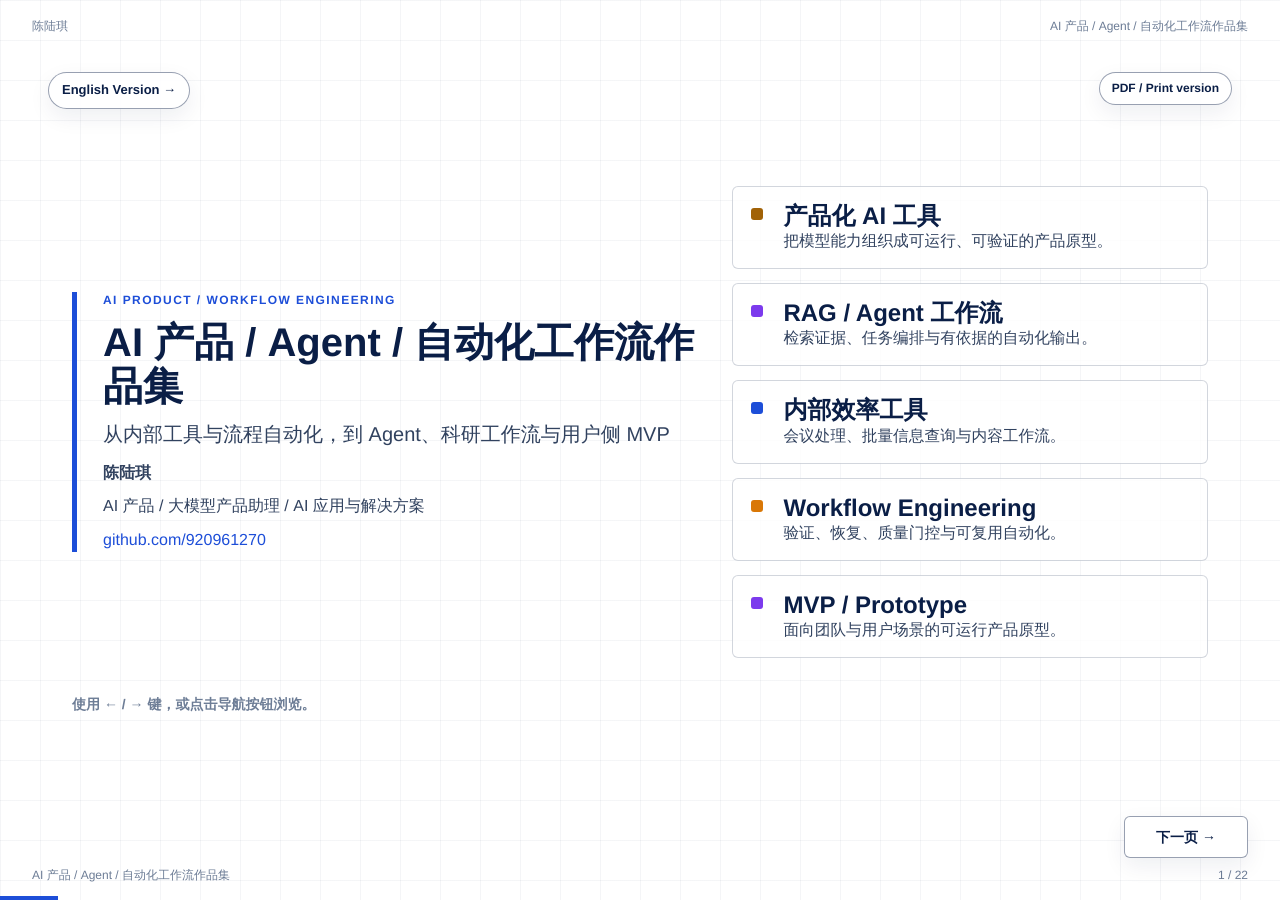
==== commit 4ce3bbb2: "Update portfolio projects and homepage positioning" ====
--- a/index.html
+++ b/index.html
@@ -3,21 +3,21 @@
 <head>
   <meta charset="utf-8">
   <meta name="viewport" content="width=device-width, initial-scale=1">
-  <title>AI 工具产品 / RAG Agent / 自动化工作流作品集 | 陈陆琪</title>
-  <meta name="description" content="面向 AI 产品、大模型产品助理、AI 工具产品、RAG Agent 与自动化工作流相关实习投递的静态 HTML 中文作品集。">
+  <title>AI 产品 / Agent / 自动化工作流作品集 | 陈陆琪</title>
+  <meta name="description" content="面向 AI 产品、大模型产品、AI 应用与解决方案岗位的案例作品集，覆盖 Agent、内部效率工具、工作流工程与 MVP。">
   <link rel="stylesheet" href="assets/base.css">
   <link rel="stylesheet" href="assets/themes/engineering-whiteprint.css" id="theme-link">
   <link rel="stylesheet" href="assets/portfolio.css">
   <script src="assets/runtime.js" defer></script>
 </head>
 <body>
-  <main class="deck" aria-label="AI 工具产品 RAG Agent 与自动化工作流作品集">
+  <main class="deck" aria-label="AI 产品 Agent 与自动化工作流作品集">
     <div class="deck-header">
       <span>陈陆琪</span>
-      <span>AI 工具产品 / RAG Agent / 自动化工作流作品集</span>
+      <span>AI 产品 / Agent / 自动化工作流作品集</span>
     </div>
     <div class="deck-footer">
-      <span>AI 工具产品 / RAG Agent / 自动化工作流作品集</span>
+      <span>AI 产品 / Agent / 自动化工作流作品集</span>
       <span class="slide-number" aria-live="polite"></span>
     </div>
     <nav class="nav-controls" aria-label="幻灯片导航">
@@ -32,21 +32,21 @@
       <a class="language-switch" href="https://920961270.github.io/portfolio/" aria-label="切换到英文版作品集">English Version &rarr;</a>
       <div class="cover-grid">
         <div class="cover-panel stack">
-          <p class="kicker">AI 工具产品 / RAG Agent / 自动化工作流作品集</p>
-          <h1 class="title">AI 工具产品 / RAG Agent / 自动化工作流作品集</h1>
-          <p class="lede">从 AI 视频分析、自动化推荐，到 AI-native 科研工作流与用户侧 MVP</p>
+          <p class="kicker">AI Product / Workflow Engineering</p>
+          <h1 class="title">AI 产品 / Agent / 自动化工作流作品集</h1>
+          <p class="lede">从内部工具与流程自动化，到 Agent、科研工作流与用户侧 MVP</p>
           <div class="cover-meta">
             <strong>陈陆琪</strong>
-            <span>AI 产品 / 大模型产品助理 / AI 工具产品实习候选人</span>
+            <span>AI 产品 / 大模型产品助理 / AI 应用与解决方案</span>
             <a class="source-link" href="https://github.com/920961270">github.com/920961270</a>
           </div>
         </div>
         <div class="signal-board">
-          <div class="signal accent-eng"><div><h3>AI 工具产品</h3><p class="dim">把 AI 能力组织成可运行、可验证的工具产品原型。</p></div></div>
-          <div class="signal accent-rag"><div><h3>RAG / Agent 工作流</h3><p class="dim">检索证据、工作流模式和有依据的自动报告生成。</p></div></div>
-          <div class="signal accent-cv"><div><h3>自动化工作流</h3><p class="dim">基于 Dify 的定时触发、GitHub API、LLM 推荐与推送。</p></div></div>
-          <div class="signal accent-metric"><div><h3>AI-native Skill</h3><p class="dim">面向科研组会准备的证据优先工作流 Skill。</p></div></div>
-          <div class="signal accent-rag"><div><h3>MVP 原型</h3><p class="dim">面向家庭健康记录与关心同步的小程序 MVP。</p></div></div>
+          <div class="signal accent-eng"><div><h3>产品化 AI 工具</h3><p class="dim">把模型能力组织成可运行、可验证的产品原型。</p></div></div>
+          <div class="signal accent-rag"><div><h3>RAG / Agent 工作流</h3><p class="dim">检索证据、任务编排与有依据的自动化输出。</p></div></div>
+          <div class="signal accent-cv"><div><h3>内部效率工具</h3><p class="dim">会议处理、批量信息查询与内容工作流。</p></div></div>
+          <div class="signal accent-metric"><div><h3>Workflow Engineering</h3><p class="dim">验证、恢复、质量门控与可复用自动化。</p></div></div>
+          <div class="signal accent-rag"><div><h3>MVP / Prototype</h3><p class="dim">面向团队与用户场景的可运行产品原型。</p></div></div>
         </div>
         <p class="browse-hint">使用 &larr; / &rarr; 键，或点击导航按钮浏览。</p>
       </div>
@@ -56,38 +56,38 @@
     <section class="slide" data-title="候选人概览">
       <div class="stack">
         <p class="kicker">Candidate Snapshot</p>
-        <h2 class="title">能够连接用户场景、AI 工作流、指标评估、自动化执行和项目表达</h2>
+        <h2 class="title">能够连接用户场景、AI 工作流、质量控制与产品交付</h2>
       </div>
       <div class="grid g4">
         <div class="card snapshot-card accent-card accent-cv"><h3>背景</h3><p>软件工程本科背景 + 机械工程硕士在读。</p></div>
-        <div class="card snapshot-card accent-card accent-rag"><h3>AI 项目实践</h3><p>具备 CV / RAG / Agent 项目实践和自动报告生成经验。</p></div>
-        <div class="card snapshot-card accent-card accent-eng"><h3>自动化实践</h3><p>Dify 定时工作流、GitHub API、LLM 推荐和 PushPlus 推送。</p></div>
-        <div class="card snapshot-card accent-card accent-metric"><h3>原型能力</h3><p>AI-native Skill 设计与小程序 MVP 实现经验。</p></div>
-      </div>
-      <p class="quote-line">我的重点是把 AI 能力做成可操作的工作流、可验证的原型证据和适合表达的项目作品。</p>
+        <div class="card snapshot-card accent-card accent-rag"><h3>AI 应用实践</h3><p>2026 年实习期间完成会议智能、批量查询与可控内容生成工作流。</p></div>
+        <div class="card snapshot-card accent-card accent-eng"><h3>工作流工程</h3><p>具备端到端 pipeline、质量门控、恢复路径、结构化输出与内部服务交付经验。</p></div>
+        <div class="card snapshot-card accent-card accent-metric"><h3>原型能力</h3><p>具备 CV / RAG / Agent、AI-native Skill、Streamlit 与小程序 MVP 实践。</p></div>
+      </div>
+      <p class="quote-line">我的重点是把 AI 能力做成可操作的工作流，用真实界面和验证证据说明价值，也诚实标注能力边界。</p>
     </section>
 
     <section class="slide portfolio-overview-slide" data-title="作品集概览">
       <div class="stack">
         <p class="kicker">Portfolio Overview</p>
-        <h2 class="title">四个项目覆盖 AI 工具、自动化、Skill 与 MVP</h2>
+        <h2 class="title">代表性 AI 应用与工作流产品</h2>
       </div>
       <div class="project-grid portfolio-four">
         <article class="card project-card accent-card accent-rag">
-          <div class="project-copy"><span class="pill">Project 1</span><h3>VSRNet-Agent</h3><p>AI 视频分析与自动报告生成产品原型。</p></div>
-          <img class="project-shot wide-shot" src="assets/images/vsrnet_agent/01_homepage_overview.png" alt="VSRNet-Agent 首页概览">
+          <div class="project-copy"><span class="pill">实习项目 01</span><h3>AI 会议纪要系统</h3><p>音视频转写、结构化纪要与可视化结果的一体化工作流。</p></div>
+          <img class="project-shot wide-shot" src="assets/internship/meeting_minutes/06.png" alt="AI 会议纪要可视化结果">
         </article>
         <article class="card project-card accent-card accent-eng">
-          <div class="project-copy"><span class="pill">Project 2</span><h3>Daily GitHub Skill Recommender</h3><p>Dify 自动化 GitHub 技能推荐工作流。</p></div>
-          <img class="project-shot wide-shot" src="assets/images/dify/dify_run_log.png" alt="Dify 定时运行日志">
+          <div class="project-copy"><span class="pill">实习项目 02</span><h3>微博信息批量查询工具</h3><p>批量链接输入、结构化字段返回与表格复制。</p></div>
+          <img class="project-shot wide-shot" src="assets/internship/weibo/wb_03_after_query_public.png" alt="微博批量查询结果与失败状态">
         </article>
         <article class="card project-card accent-card accent-cv">
-          <div class="project-copy"><span class="pill">Project 3</span><h3>Grad_Meeting_Agent</h3><p>AI-native 研究生组会准备工作流 Skill。</p></div>
-          <img class="project-shot wide-shot" src="assets/images/skill/grad_meeting_agent_cn.png" alt="Grad Meeting Agent 中文流程图">
+          <div class="project-copy"><span class="pill">实习项目 03</span><h3>AI 评论助手</h3><p>带验证、拒绝和恢复机制的可控内容生成系统。</p></div>
+          <img class="project-shot wide-shot" src="assets/internship/comment_assistant/cm_01_home.png" alt="AI 评论助手操作台">
         </article>
         <article class="card project-card accent-card accent-metric">
-          <div class="project-copy"><span class="pill">Project 4</span><h3>FamilyCare 家人小站</h3><p>家庭健康记录与关心同步小程序 MVP。</p></div>
-          <img class="project-shot phone-shot" src="assets/images/familycare/01_home_dashboard.jpg" alt="FamilyCare 首页看板">
+          <div class="project-copy"><span class="pill">技术产品</span><h3>VSRNet-Agent</h3><p>AI 视频分析与自动报告生成产品原型。</p></div>
+          <img class="project-shot wide-shot" src="assets/images/vsrnet_agent/01_homepage_overview.png" alt="VSRNet-Agent 首页概览">
         </article>
       </div>
     </section>
@@ -100,18 +100,18 @@
       <table class="mapping-table" aria-label="岗位关键词映射">
         <thead><tr><th>岗位关键词</th><th>作品集证据</th></tr></thead>
         <tbody>
-          <tr><td>AI 产品思维</td><td>用户场景拆解、功能流程设计、MVP 验证</td></tr>
-          <tr><td>RAG / Agent</td><td>检索证据、工作流模式、自动报告生成</td></tr>
-          <tr><td>自动化工作流</td><td>Dify 定时触发、GitHub API、LLM 推荐、PushPlus 推送</td></tr>
-          <tr><td>AI-native Skill</td><td>面向 ChatGPT / Claude / Codex / Cursor 的可复用工作流 Skill</td></tr>
-          <tr><td>计算机视觉</td><td>VSRNet 视频恢复、结果预览、下游检测评估</td></tr>
-          <tr><td>产品原型</td><td>Streamlit GUI、小程序 MVP、HTML 作品集</td></tr>
-          <tr><td>项目表达</td><td>流程图、运行日志、指标表格、README/作品集沉淀</td></tr>
+          <tr><td>AI 产品思维</td><td>用户场景拆解、工作流设计、可用 MVP 边界</td></tr>
+          <tr><td>AI 应用工作流</td><td>转写、结构化纪要、检索、生成、验证与恢复</td></tr>
+          <tr><td>内部效率工具</td><td>批量信息查询、表格复制与团队服务交付</td></tr>
+          <tr><td>RAG / Agent</td><td>检索证据、可复用模式与有依据的报告生成</td></tr>
+          <tr><td>质量与安全</td><td>事实/立场检查、reject-first、人工审核与凭据隔离</td></tr>
+          <tr><td>产品原型</td><td>FastAPI / Flask / Electron、Streamlit GUI 与小程序 MVP</td></tr>
+          <tr><td>项目表达</td><td>流程图、评测证据、指标、README 与作品集沉淀</td></tr>
         </tbody>
       </table>
     </section>
 
-    <section class="slide" data-title="VSRNet 技术底座">
+    <section class="slide vsr-foundation-slide" data-title="VSRNet 技术底座">
       <div class="stack">
         <p class="kicker">Technical Foundation</p>
         <h2 class="title">VSRNet 视频恢复效果</h2>
@@ -162,7 +162,7 @@
       </div>
     </section>
 
-    <section class="slide" data-title="VSRNet-Agent 指标与报告">
+    <section class="slide vsr-metrics-slide" data-title="VSRNet-Agent 指标与报告">
       <div class="stack">
         <p class="kicker">VSRNet-Agent Metrics &amp; Report</p>
         <h2 class="title">用于 workflow validation 的指标上下文</h2>
@@ -181,10 +181,133 @@
       <p class="callout">报告基于流程状态、检索证据和指标上下文生成。</p>
     </section>
 
+    <section class="slide project-divider-slide internship-divider meeting-divider" data-title="AI 会议纪要系统">
+      <div class="internship-divider-layout">
+        <div class="divider-main stack">
+          <span class="project-pill">实习项目 01</span>
+          <p class="kicker">AI Meeting Minutes System</p>
+          <h2 class="title">从音视频上传到结构化会议信息</h2>
+          <p class="lede">把转写、AI 纪要与可视化结果串成一条内部工作流，支持中文与粤语会议内容处理。</p>
+          <div class="feature-chip-row">
+            <span>FastAPI</span><span>faster-whisper</span><span>DeepSeek</span><span>FFmpeg</span>
+          </div>
+        </div>
+        <figure class="card image-card case-hero-card accent-card accent-rag">
+          <img class="wide-shot" src="assets/internship/meeting_minutes/mm_01_home.png" alt="AI 会议纪要上传入口">
+          <figcaption>上传入口展示支持格式、大小约束与处理起点。</figcaption>
+        </figure>
+      </div>
+      <div class="case-workflow" aria-label="AI 会议纪要工作流">
+        <span>音视频上传</span><b>&rarr;</b><span>FFmpeg</span><b>&rarr;</b><span>Whisper 转写</span><b>&rarr;</b><span>中文 / 粤语处理</span><b>&rarr;</b><span>结构化纪要</span><b>&rarr;</b><span>可视化结果</span>
+      </div>
+    </section>
+
+    <section class="slide internship-result-slide meeting-result-slide" data-title="会议纪要产品结果">
+      <div class="stack">
+        <p class="kicker">AI 会议纪要 / Product Result</p>
+        <h2 class="title">面向复核与后续行动的结构化输出</h2>
+      </div>
+      <div class="case-split">
+        <figure class="card image-card accent-card accent-eng">
+          <img class="wide-shot internship-shot" src="assets/internship/meeting_minutes/mm_05_ai_minutes_meeting20.png" alt="结构化 AI 会议纪要结果">
+          <figcaption>总览、决策、行动项、风险、待确认、任务分配与 AI 洞察。</figcaption>
+        </figure>
+        <figure class="card image-card accent-card accent-rag">
+          <img class="wide-shot internship-shot" src="assets/internship/meeting_minutes/06.png" alt="AI 会议纪要可视化结果">
+          <figcaption>可视化模板把结构化结果整理为更容易浏览的会议产物。</figcaption>
+        </figure>
+      </div>
+      <p class="case-boundary"><strong>事实边界：</strong>最终归档版支持结构化结果与可视化分享；归档代码中未保留 Word / .docx 导出能力。</p>
+    </section>
+
+    <section class="slide project-divider-slide internship-divider weibo-divider" data-title="微博信息批量查询工具">
+      <div class="internship-divider-layout">
+        <div class="divider-main stack">
+          <span class="project-pill">实习项目 02</span>
+          <p class="kicker">Weibo Batch Data Query Tool</p>
+          <h2 class="title">把逐条查询改造成批量内部数据工具</h2>
+          <p class="lede">输入多个公开微博链接，按原顺序返回结构化字段，并衔接表格复制与后续整理流程。</p>
+          <div class="feature-chip-row">
+            <span>Electron</span><span>Node / Express</span><span>单次不超过 50 条</span><span>Portable Tool</span>
+          </div>
+        </div>
+        <figure class="card image-card case-hero-card accent-card accent-eng">
+          <img class="wide-shot" src="assets/internship/weibo/wb_02_input_filled_public.png" alt="微博批量查询示例链接输入">
+          <figcaption>批量输入、清空操作与面向表格整理的复制入口。</figcaption>
+        </figure>
+      </div>
+      <div class="before-after-strip">
+        <div><small>Before</small><strong>逐条打开链接并手工记录字段</strong></div>
+        <b>&rarr;</b>
+        <div><small>After</small><strong>批量输入、结构化返回、按列复制</strong></div>
+      </div>
+    </section>
+
+    <section class="slide internship-result-slide weibo-result-slide" data-title="微博工具工作流与价值">
+      <div class="stack">
+        <p class="kicker">微博信息批量查询 / Workflow</p>
+        <h2 class="title">8 个字段、表格友好复制与清晰失败状态</h2>
+      </div>
+      <div class="product-evidence-layout">
+        <figure class="card image-card accent-card accent-cv">
+          <img class="wide-shot internship-shot" src="assets/internship/weibo/wb_03_after_query_public.png" alt="微博批量查询结构化结果与失败状态">
+          <figcaption>结果按输入顺序展示，失败行保留原因，便于后续处理。</figcaption>
+        </figure>
+        <div class="evidence-rail">
+          <div class="card accent-card accent-eng"><h3>结构化字段</h3><p>发布时间、内容、账号、原链接、转发、评论、点赞与粉丝数。</p></div>
+          <div class="card accent-card accent-metric"><h3>复制工作流</h3><p>支持按列复制、互动量统一复制，并将 42.1 万等单位转换为 421000。</p></div>
+          <div class="card accent-card accent-rag"><h3>交付路径</h3><p>从个人 portable 工具迭代为可由团队访问的内部服务入口。</p></div>
+        </div>
+      </div>
+      <p class="case-boundary">Cookie 仅在本地隔离处理；作品集截图又增加一层遮挡，不展示内部地址或真实查询数据。</p>
+    </section>
+
+    <section class="slide project-divider-slide internship-divider comment-divider" data-title="AI 评论助手">
+      <div class="internship-divider-layout">
+        <div class="divider-main stack">
+          <span class="project-pill">实习项目 03</span>
+          <p class="kicker">Context-Aware AI Comment Assistant</p>
+          <h2 class="title">把单次 Prompt 调用工程化为可控内容工作流</h2>
+          <p class="lede">以游戏社区为真实业务场景，拆分短评、长评与帖子路径，并加入明确的质量控制。</p>
+          <div class="feature-chip-row">
+            <span>Flask</span><span>异步任务</span><span>人工审核</span><span>Manual Only</span>
+          </div>
+        </div>
+        <figure class="card image-card case-hero-card accent-card accent-metric">
+          <img class="wide-shot" src="assets/internship/comment_assistant/cm_01_home.png" alt="AI 评论助手操作台">
+          <figcaption>操作台包含模式路由、输入控制与默认安全状态。</figcaption>
+        </figure>
+      </div>
+      <div class="case-workflow quality-workflow" aria-label="AI 评论助手质量工作流">
+        <span>理解上下文</span><b>&rarr;</b><span>规划</span><b>&rarr;</b><span>生成候选</span><b>&rarr;</b><span>事实 / 立场检查</span><b>&rarr;</b><span>拒绝或恢复</span><b>&rarr;</b><span>人工审核</span>
+      </div>
+    </section>
+
+    <section class="slide internship-result-slide comment-result-slide" data-title="评论助手质量闭环">
+      <div class="stack">
+        <p class="kicker">AI 评论助手 / Quality Loop</p>
+        <h2 class="title">用评测证据反向完善生成与恢复规则</h2>
+      </div>
+      <div class="case-split">
+        <figure class="card image-card accent-card accent-metric">
+          <img class="wide-shot internship-shot" src="assets/internship/comment_assistant/cm_04_realuse_R3R5_comparison.png" alt="脱敏后的通用与专项路径结果对比">
+          <figcaption>脱敏路径对比用于检查语气、事实边界、立场与可用性。</figcaption>
+        </figure>
+        <figure class="card image-card accent-card accent-cv">
+          <img class="wide-shot internship-shot" src="assets/internship/comment_assistant/cm_05_realuse_AB_review.png" alt="脱敏后的 A B 盲测人工评审界面">
+          <figcaption>A/B 盲测评审把人工判断保留在迭代闭环中。</figcaption>
+        </figure>
+      </div>
+      <div class="feature-chip-row centered-chips">
+        <span>Reply archetypes</span><span>长度约束</span><span>Reject-first</span><span>Voice recovery</span><span>Post fact recovery</span>
+      </div>
+      <p class="case-boundary">系统只生成待人工审核的内容，自动发布保持关闭；本项目展示工作流验证，不宣称生产规模效果。</p>
+    </section>
+
     <section class="slide project-divider-slide dify-divider-slide" data-title="Dify 问题与目标">
       <div class="divider-layout">
         <div class="divider-main stack">
-          <span class="project-pill">Project 2</span>
+          <span class="project-pill">Project 05</span>
           <p class="kicker">Daily GitHub Skill Recommender</p>
           <h2 class="title">Dify 自动化 GitHub 技能推荐工作流</h2>
           <p class="lede">把“每天找项目”从手动搜索变成定时自动推荐流程，用于学习规划、项目灵感发现和求职素材积累。</p>
@@ -277,7 +400,7 @@
       </figure>
     </section>
 
-    <section class="slide" data-title="FamilyCare 问题与 MVP">
+    <section class="slide familycare-overview-slide" data-title="FamilyCare 问题与 MVP">
       <div class="stack">
         <p class="kicker">FamilyCare Problem &amp; MVP</p>
         <h2 class="title">面向家庭健康同步的轻量小程序 MVP</h2>
@@ -309,10 +432,13 @@
       <table class="mapping-table comparison-table" aria-label="项目能力对比">
         <thead><tr><th>项目</th><th>核心能力</th><th>证据</th></tr></thead>
         <tbody>
-          <tr><td>VSRNet-Agent</td><td>AI 工具产品 + RAG 报告</td><td>Streamlit GUI、指标、报告</td></tr>
-          <tr><td>Daily GitHub Skill Recommender</td><td>自动化工作流</td><td>Dify 流程、定时日志、PushPlus 推送</td></tr>
-          <tr><td>Grad_Meeting_Agent</td><td>AI-native Skill 设计</td><td>输入材料、证据优先、组会准备输出</td></tr>
-          <tr><td>FamilyCare</td><td>用户侧 MVP</td><td>小程序页面、成员管理、每日打卡、动态互动</td></tr>
+          <tr><td>AI 会议纪要</td><td>端到端 AI 应用</td><td>上传、本地转写、结构化纪要、可视化结果</td></tr>
+          <tr><td>微博信息批量查询</td><td>内部效率工具</td><td>批量输入、8 字段、复制工作流、失败可见</td></tr>
+          <tr><td>AI 评论助手</td><td>可控内容生成</td><td>质量门控、恢复路径与人工盲测</td></tr>
+          <tr><td>VSRNet-Agent</td><td>AI 工具 + RAG 报告</td><td>Streamlit GUI、CV 指标与有依据报告</td></tr>
+          <tr><td>Daily GitHub Recommender</td><td>自动化工作流</td><td>Dify 流程、定时日志与通知</td></tr>
+          <tr><td>Grad_Meeting_Agent</td><td>AI-native Skill</td><td>证据优先的科研组会工作流</td></tr>
+          <tr><td>FamilyCare</td><td>用户侧 MVP</td><td>小程序、打卡、成员与动态流程</td></tr>
         </tbody>
       </table>
     </section>
@@ -321,13 +447,13 @@
       <div class="stack closing-head">
         <p class="kicker">感谢查看</p>
         <h2 class="title">结尾总结</h2>
-        <p class="lede">这份作品集展示的是把 AI 能力放进产品流程、自动化工作流和可复用 Skill 的能力。</p>
+        <p class="lede">这份作品集展示的是把 AI 能力连接到真实工作流、质量控制、内部工具和用户侧原型。</p>
       </div>
       <div class="grid g4 closing-card-grid">
-        <div class="card snapshot-card accent-card accent-eng"><h3>AI 工具产品设计</h3><p>把 AI 流程组织成可使用、可验证、可表达的工具原型。</p></div>
-        <div class="card snapshot-card accent-card accent-rag"><h3>RAG / Agent 工作流理解</h3><p>检索证据、工作流模式复用和有依据输出。</p></div>
-        <div class="card snapshot-card accent-card accent-metric"><h3>自动化 workflow 搭建</h3><p>Dify 定时工作流、API 搜索、LLM 推荐和消息推送。</p></div>
-        <div class="card snapshot-card accent-card accent-cv"><h3>AI-native Skill 与用户场景设计</h3><p>科研组会 Skill 与用户侧 FamilyCare MVP。</p></div>
+        <div class="card snapshot-card accent-card accent-eng"><h3>AI 应用设计</h3><p>把人工流程转化为清晰、可运行的产品工作流。</p></div>
+        <div class="card snapshot-card accent-card accent-rag"><h3>RAG / Agent 思维</h3><p>让输出建立在证据、上下文、验证与恢复机制上。</p></div>
+        <div class="card snapshot-card accent-card accent-metric"><h3>内部工具交付</h3><p>连接界面、处理逻辑、结构化输出与团队访问入口。</p></div>
+        <div class="card snapshot-card accent-card accent-cv"><h3>诚实的 MVP 验证</h3><p>展示可运行证据，并明确说明项目能力边界。</p></div>
       </div>
       <div class="closing-links" aria-label="项目链接">
         <a href="https://github.com/920961270">GitHub</a>
--- a/assets/portfolio.css
+++ b/assets/portfolio.css
@@ -1853,3 +1853,419 @@
   font-size: 13px;
   line-height: 1.35;
 }
+/* Internship case studies: shared layout for real product evidence. */
+.internship-divider,
+.internship-result-slide {
+  padding-top: 72px;
+  padding-bottom: 104px;
+  gap: 18px;
+}
+
+.internship-divider-layout {
+  display: grid;
+  grid-template-columns: minmax(0, 0.88fr) minmax(440px, 1.12fr);
+  gap: 28px;
+  align-items: center;
+}
+
+.internship-divider .divider-main .title {
+  max-width: 760px;
+  font-size: clamp(34px, 3.5vw, 50px);
+  line-height: 1.06;
+}
+
+.internship-divider .lede {
+  max-width: 720px;
+  font-size: 17px;
+}
+
+.case-hero-card {
+  padding: 12px;
+}
+
+.case-hero-card .wide-shot {
+  max-height: 292px;
+  object-fit: contain;
+}
+
+.feature-chip-row {
+  display: flex;
+  flex-wrap: wrap;
+  gap: 8px;
+}
+
+.feature-chip-row span {
+  border: 1px solid var(--border-strong);
+  border-radius: 999px;
+  background: rgba(255, 255, 255, 0.88);
+  color: var(--text-2);
+  padding: 6px 10px;
+  font-family: var(--font-mono);
+  font-size: 11px;
+  font-weight: 800;
+}
+
+.case-workflow {
+  display: grid;
+  grid-template-columns: repeat(5, minmax(0, 1fr) 16px) minmax(0, 1fr);
+  align-items: center;
+  gap: 5px;
+}
+
+.case-workflow span {
+  min-height: 58px;
+  display: grid;
+  place-items: center;
+  border: 1px solid var(--border-strong);
+  border-top: 4px solid var(--accent-3);
+  border-radius: var(--radius);
+  background: rgba(255, 255, 255, 0.92);
+  padding: 8px;
+  color: var(--text-1);
+  text-align: center;
+  font-size: 12px;
+  font-weight: 800;
+}
+
+.case-workflow b {
+  color: var(--accent);
+  text-align: center;
+}
+
+
+.meeting-divider .case-workflow span {
+  border-top-color: var(--accent-3);
+}
+
+.weibo-divider .case-workflow span,
+.weibo-divider .case-hero-card {
+  border-top-color: var(--good);
+}
+
+.comment-divider .case-workflow span,
+.comment-divider .case-hero-card {
+  border-top-color: var(--metric);
+}
+
+.before-after-strip {
+  display: grid;
+  grid-template-columns: minmax(0, 1fr) 32px minmax(0, 1fr);
+  gap: 10px;
+  align-items: center;
+}
+
+.before-after-strip div {
+  min-height: 68px;
+  display: grid;
+  align-content: center;
+  gap: 4px;
+  border: 1px solid var(--border-strong);
+  border-radius: var(--radius);
+  background: rgba(255, 255, 255, 0.9);
+  padding: 12px 16px;
+}
+
+.before-after-strip small {
+  color: var(--accent);
+  font-family: var(--font-mono);
+  font-size: 11px;
+  font-weight: 900;
+  text-transform: uppercase;
+}
+
+.before-after-strip strong {
+  font-size: 14px;
+}
+
+.before-after-strip > b {
+  color: var(--accent);
+  text-align: center;
+  font-size: 22px;
+}
+
+.internship-result-slide .title {
+  font-size: clamp(30px, 3vw, 42px);
+  line-height: 1.1;
+}
+
+.case-split {
+  display: grid;
+  grid-template-columns: repeat(2, minmax(0, 1fr));
+  gap: 18px;
+  align-items: start;
+}
+
+.internship-shot {
+  max-height: 300px;
+  object-fit: contain;
+}
+
+.internship-result-slide figcaption {
+  min-height: 34px;
+  font-size: 12px;
+  line-height: 1.35;
+}
+
+.case-boundary {
+  border-left: 4px solid var(--accent-3);
+  background: rgba(255, 255, 255, 0.78);
+  color: var(--text-2);
+  padding: 9px 12px;
+  font-size: 13px;
+  line-height: 1.35;
+}
+
+.product-evidence-layout {
+  display: grid;
+  grid-template-columns: minmax(0, 1.42fr) minmax(260px, 0.58fr);
+  gap: 18px;
+  align-items: stretch;
+}
+
+.product-evidence-layout .internship-shot {
+  max-height: 330px;
+}
+
+.evidence-rail {
+  display: grid;
+  gap: 10px;
+}
+
+.evidence-rail .card {
+  min-height: 0;
+  padding: 13px;
+}
+
+.evidence-rail h3 {
+  font-size: 15px;
+}
+
+.evidence-rail p {
+  color: var(--text-2);
+  font-size: 12px;
+  line-height: 1.35;
+}
+
+.centered-chips {
+  justify-content: center;
+}
+
+.comparison-table th,
+.comparison-table td {
+  padding-top: 7px;
+  padding-bottom: 7px;
+  font-size: 12px;
+}
+
+@media (max-height: 780px) {
+  .internship-divider,
+  .internship-result-slide {
+    padding-top: 62px;
+    padding-bottom: 88px;
+    gap: 12px;
+  }
+
+  .internship-divider .divider-main .title {
+    font-size: clamp(30px, 3vw, 40px);
+  }
+
+  .internship-divider .lede {
+    font-size: 14px;
+  }
+
+  .case-hero-card .wide-shot {
+    max-height: 220px;
+  }
+
+  .case-workflow span {
+    min-height: 48px;
+    padding: 6px;
+    font-size: 11px;
+  }
+
+  .internship-shot,
+  .product-evidence-layout .internship-shot {
+    max-height: 235px;
+  }
+
+  .evidence-rail .card {
+    padding: 10px;
+  }
+
+  .evidence-rail p {
+    font-size: 11px;
+  }
+}
+
+@media (max-width: 980px) {
+  .internship-divider,
+  .internship-result-slide {
+    overflow-y: auto;
+  }
+
+  .internship-divider-layout,
+  .case-split,
+  .product-evidence-layout {
+    grid-template-columns: 1fr;
+  }
+
+  .case-workflow {
+    grid-template-columns: 1fr;
+  }
+
+  .case-workflow b {
+    display: none;
+  }
+
+  .before-after-strip {
+    grid-template-columns: 1fr;
+  }
+
+  .before-after-strip > b {
+    transform: rotate(90deg);
+  }
+
+  .evidence-rail {
+    grid-template-columns: repeat(3, minmax(0, 1fr));
+  }
+}
+/* Low-height viewport guardrails for existing media-heavy slides. */
+.vsr-metrics-slide .wide-shot {
+  max-height: 320px;
+}
+
+@media (max-height: 800px) {
+  .vsr-foundation-slide {
+    padding-top: 48px;
+    padding-bottom: 88px;
+    gap: 8px;
+  }
+
+  .vsr-foundation-slide .stack {
+    gap: 5px;
+  }
+
+  .vsr-foundation-slide .stepped-gif-layout {
+    width: min(1160px, calc(100% - 32px));
+    height: 470px;
+    margin-top: 2px;
+  }
+
+  .vsr-foundation-slide .step-card {
+    width: 380px;
+    min-height: 270px;
+  }
+
+  .vsr-foundation-slide .step-mid {
+    top: 58px;
+  }
+
+  .vsr-foundation-slide .step-high {
+    top: 116px;
+  }
+
+  .vsr-foundation-slide .gif-card {
+    min-height: 270px;
+    gap: 7px;
+    padding: 10px;
+  }
+
+  .vsr-foundation-slide .gif-frame {
+    height: 205px;
+  }
+
+  .vsr-foundation-slide figcaption {
+    font-size: 12px;
+  }
+
+  .vsr-metrics-slide {
+    padding-top: 54px;
+    padding-bottom: 88px;
+    gap: 10px;
+  }
+
+  .vsr-metrics-slide .stack {
+    gap: 6px;
+  }
+
+  .vsr-metrics-slide .wide-shot {
+    max-height: 185px;
+  }
+
+  .vsr-metrics-slide .image-card {
+    padding: 9px;
+  }
+
+  .vsr-metrics-slide .compact-metrics .metric-card {
+    min-height: 68px;
+    padding: 10px;
+  }
+
+  .vsr-metrics-slide .compact-metrics .metric-value {
+    font-size: 18px;
+  }
+
+  .vsr-metrics-slide .callout {
+    padding: 8px 12px;
+    font-size: 13px;
+  }
+
+  .familycare-overview-slide {
+    padding-top: 54px;
+    padding-bottom: 88px;
+    gap: 10px;
+  }
+
+  .familycare-overview-slide .stack {
+    gap: 6px;
+  }
+
+  .familycare-overview-slide .compact-family .phone-shot {
+    max-height: 230px;
+  }
+
+  .familycare-overview-slide .phone-card {
+    padding: 9px;
+  }
+
+  .familycare-overview-slide figcaption {
+    font-size: 11px;
+  }
+
+  .familycare-overview-slide .callout {
+    padding: 8px 12px;
+    font-size: 12px;
+  }
+
+  .familycare-interaction-slide {
+    padding-top: 56px;
+    padding-bottom: 88px;
+  }
+
+  .familycare-interaction-slide .stack {
+    margin-bottom: 8px;
+    gap: 5px;
+  }
+
+  .familycare-interaction-slide .screenshot-grid.phone-two {
+    grid-template-columns: repeat(2, 300px);
+    gap: 28px;
+    width: min(680px, 100%);
+    margin-top: 8px;
+  }
+
+  .familycare-interaction-slide .phone-card {
+    width: 300px;
+    padding: 10px;
+  }
+
+  .familycare-interaction-slide .phone-shot {
+    max-height: 280px;
+  }
+
+  .familycare-interaction-slide figcaption {
+    margin-top: 7px;
+    font-size: 11px;
+    line-height: 1.3;
+  }
+}
